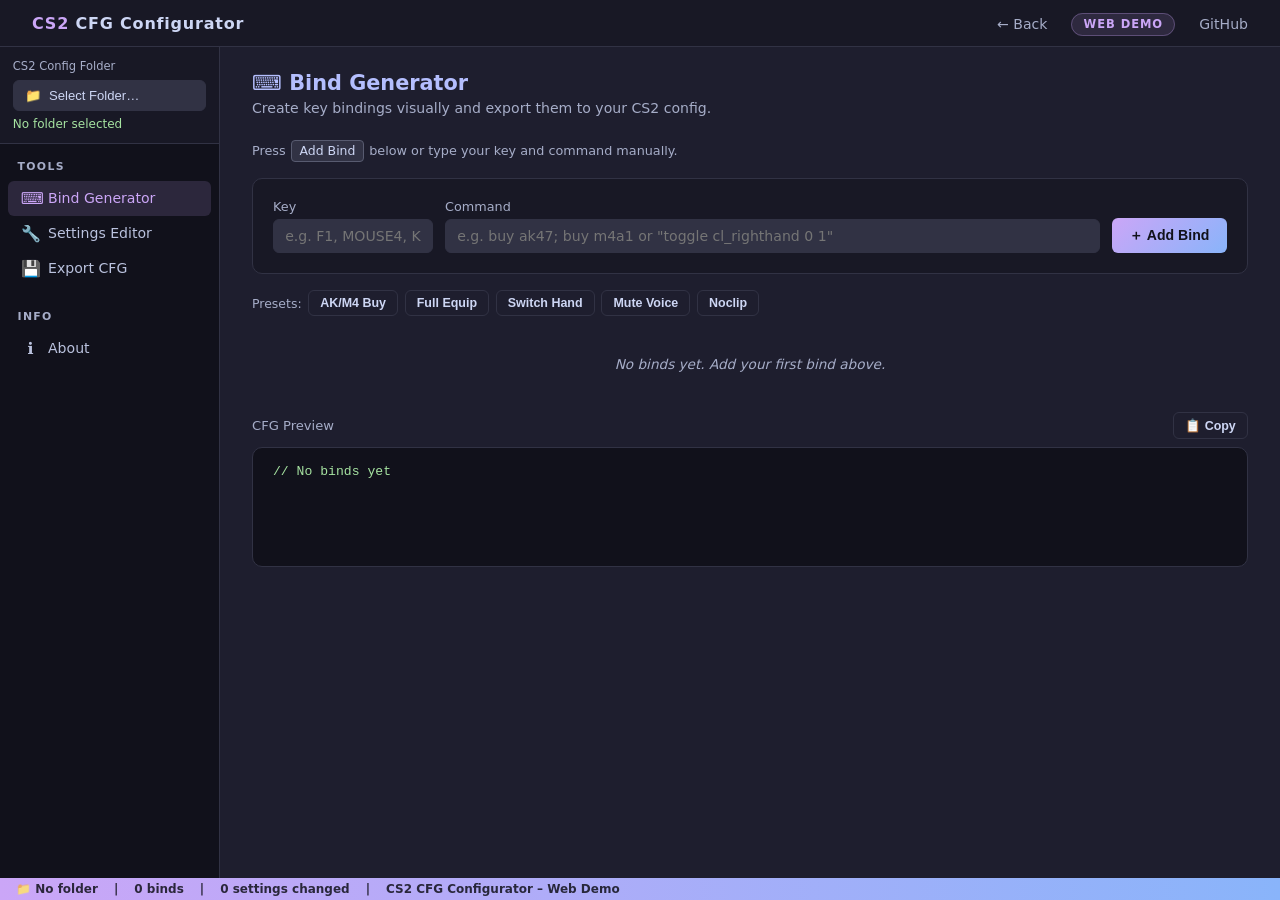
==== docs/demo.html @ bb645755 "feat: add web demo page with File System Access API for CS2 folder" ====
<!DOCTYPE html>
<html lang="en">
<head>
  <meta charset="UTF-8" />
  <meta name="viewport" content="width=device-width, initial-scale=1.0" />
  <title>CS2 CFG Configurator – Web Demo</title>
  <style>
    :root {
      --ctp-base:    #1e1e2e;
      --ctp-mantle:  #181825;
      --ctp-crust:   #11111b;
      --ctp-surface0:#313244;
      --ctp-surface1:#45475a;
      --ctp-surface2:#585b70;
      --ctp-overlay0:#6c7086;
      --ctp-subtext0:#a6adc8;
      --ctp-subtext1:#bac2de;
      --ctp-text:    #cdd6f4;
      --ctp-lavender:#b4befe;
      --ctp-blue:    #89b4fa;
      --ctp-sapphire:#74c7ec;
      --ctp-sky:     #89dceb;
      --ctp-teal:    #94e2d5;
      --ctp-green:   #a6e3a1;
      --ctp-yellow:  #f9e2af;
      --ctp-peach:   #fab387;
      --ctp-maroon:  #eba0ac;
      --ctp-red:     #f38ba8;
      --ctp-mauve:   #cba6f7;
      --ctp-pink:    #f5c2e7;
      --ctp-flamingo:#f2cdcd;
      --ctp-rosewater:#f5e0dc;

      --bg:      var(--ctp-base);
      --surface: var(--ctp-mantle);
      --border:  var(--ctp-surface0);
      --accent:  var(--ctp-mauve);
      --accent2: var(--ctp-blue);
      --text:    var(--ctp-text);
      --muted:   var(--ctp-subtext0);
      --radius:  10px;
    }
    * { margin: 0; padding: 0; box-sizing: border-box; }
    body {
      background: var(--bg);
      color: var(--text);
      font-family: 'Segoe UI', system-ui, sans-serif;
      min-height: 100vh;
      display: flex;
      flex-direction: column;
    }

    /* NAV */
    nav {
      display: flex; align-items: center; justify-content: space-between;
      padding: 0.85rem 2rem;
      border-bottom: 1px solid var(--border);
      background: rgba(24,24,37,0.92);
      backdrop-filter: blur(12px);
      position: sticky; top: 0; z-index: 100;
    }
    .nav-logo { font-weight: 700; font-size: 1rem; letter-spacing: 0.05em; color: var(--accent); }
    .nav-logo span { color: var(--text); }
    nav ul { list-style: none; display: flex; gap: 1.5rem; }
    nav a { color: var(--muted); text-decoration: none; font-size: 0.88rem; transition: color 0.2s; }
    nav a:hover { color: var(--accent); }
    .nav-badge {
      background: rgba(203,166,247,0.12); color: var(--accent);
      border: 1px solid rgba(203,166,247,0.3);
      border-radius: 999px; padding: 0.2rem 0.7rem;
      font-size: 0.72rem; font-weight: 600; letter-spacing: 0.08em;
      text-transform: uppercase;
    }

    /* LAYOUT */
    .app-shell {
      display: flex;
      flex: 1;
      overflow: hidden;
      height: calc(100vh - 54px);
    }

    /* SIDEBAR */
    .sidebar {
      width: 220px;
      min-width: 220px;
      background: var(--ctp-crust);
      border-right: 1px solid var(--border);
      display: flex;
      flex-direction: column;
      overflow-y: auto;
    }
    .sidebar-section { padding: 1rem 0.5rem 0.5rem; }
    .sidebar-label {
      font-size: 0.68rem; font-weight: 700; letter-spacing: 0.12em;
      text-transform: uppercase; color: var(--muted);
      padding: 0 0.6rem 0.5rem;
    }
    .sidebar-item {
      display: flex; align-items: center; gap: 0.5rem;
      padding: 0.5rem 0.8rem;
      border-radius: 6px;
      cursor: pointer;
      font-size: 0.88rem;
      color: var(--ctp-subtext1);
      transition: background 0.15s, color 0.15s;
      user-select: none;
    }
    .sidebar-item:hover { background: var(--ctp-surface0); color: var(--text); }
    .sidebar-item.active { background: rgba(203,166,247,0.15); color: var(--accent); }
    .sidebar-item .icon { font-size: 1rem; width: 1.2rem; text-align: center; }

    /* FOLDER PICKER */
    .folder-bar {
      padding: 0.75rem 0.8rem;
      border-bottom: 1px solid var(--border);
      background: var(--ctp-mantle);
    }
    .folder-bar p { font-size: 0.72rem; color: var(--muted); margin-bottom: 0.4rem; }
    .btn-folder {
      display: flex; align-items: center; gap: 0.5rem;
      width: 100%;
      background: var(--ctp-surface0);
      border: 1px solid var(--border);
      border-radius: 6px;
      color: var(--text);
      padding: 0.45rem 0.7rem;
      font-size: 0.82rem;
      cursor: pointer;
      transition: border-color 0.2s;
    }
    .btn-folder:hover { border-color: var(--accent); }
    #folder-name { font-size: 0.75rem; color: var(--ctp-green); margin-top: 0.35rem; word-break: break-all; }

    /* MAIN PANEL */
    .main-panel {
      flex: 1;
      overflow-y: auto;
      padding: 1.5rem 2rem;
    }

    /* TABS / PAGE PANELS */
    .panel { display: none; }
    .panel.active { display: block; }

    .panel-title {
      font-size: 1.3rem;
      font-weight: 700;
      margin-bottom: 0.3rem;
      color: var(--ctp-lavender);
    }
    .panel-sub {
      font-size: 0.88rem;
      color: var(--muted);
      margin-bottom: 1.5rem;
    }

    /* BIND GENERATOR */
    .bind-form {
      background: var(--surface);
      border: 1px solid var(--border);
      border-radius: var(--radius);
      padding: 1.25rem;
      margin-bottom: 1rem;
      display: grid;
      grid-template-columns: 160px 1fr auto;
      gap: 0.75rem;
      align-items: end;
    }
    label { font-size: 0.8rem; color: var(--muted); display: block; margin-bottom: 0.35rem; }
    input[type="text"], select, textarea {
      width: 100%;
      background: var(--ctp-surface0);
      border: 1px solid var(--border);
      border-radius: 6px;
      color: var(--text);
      padding: 0.5rem 0.7rem;
      font-size: 0.88rem;
      font-family: inherit;
      outline: none;
      transition: border-color 0.2s;
    }
    input[type="text"]:focus, select:focus, textarea:focus { border-color: var(--accent); }
    select option { background: var(--ctp-surface0); }

    .btn {
      display: inline-flex; align-items: center; gap: 0.4rem;
      padding: 0.5rem 1.1rem;
      border-radius: 6px;
      font-weight: 600; font-size: 0.88rem;
      cursor: pointer;
      border: none;
      transition: all 0.2s;
      white-space: nowrap;
    }
    .btn-primary {
      background: linear-gradient(135deg, var(--ctp-mauve), var(--ctp-blue));
      color: var(--ctp-crust);
    }
    .btn-primary:hover { transform: translateY(-1px); box-shadow: 0 4px 16px rgba(203,166,247,0.25); }
    .btn-ghost {
      background: transparent; color: var(--text);
      border: 1px solid var(--border);
    }
    .btn-ghost:hover { border-color: var(--accent); color: var(--accent); }
    .btn-danger {
      background: transparent; color: var(--ctp-red);
      border: 1px solid rgba(243,139,168,0.3);
      padding: 0.4rem 0.7rem;
      font-size: 0.78rem;
    }
    .btn-danger:hover { background: rgba(243,139,168,0.1); }

    /* BIND LIST */
    .bind-list { display: flex; flex-direction: column; gap: 0.5rem; margin-bottom: 1rem; }
    .bind-row {
      background: var(--surface);
      border: 1px solid var(--border);
      border-radius: var(--radius);
      padding: 0.65rem 1rem;
      display: flex; align-items: center; gap: 1rem;
      font-size: 0.88rem;
      font-family: 'Consolas', monospace;
      color: var(--ctp-text);
    }
    .bind-key {
      background: var(--ctp-surface0);
      color: var(--ctp-peach);
      border-radius: 4px;
      padding: 0.15rem 0.55rem;
      font-weight: 700;
      min-width: 60px;
      text-align: center;
    }
    .bind-cmd { flex: 1; color: var(--ctp-blue); }
    .bind-empty { color: var(--muted); font-style: italic; font-size: 0.85rem; text-align: center; padding: 1.5rem; }

    /* CFG PREVIEW */
    .cfg-preview {
      background: var(--ctp-crust);
      border: 1px solid var(--border);
      border-radius: var(--radius);
      padding: 1rem 1.25rem;
      font-family: 'Consolas', 'Courier New', monospace;
      font-size: 0.82rem;
      color: var(--ctp-green);
      min-height: 120px;
      white-space: pre;
      overflow-x: auto;
      margin-bottom: 1rem;
    }

    /* SETTINGS EDITOR */
    .settings-search {
      margin-bottom: 1rem;
      position: relative;
    }
    .settings-search input {
      padding-left: 2.2rem;
    }
    .search-icon {
      position: absolute;
      left: 0.7rem; top: 50%;
      transform: translateY(-50%);
      color: var(--muted);
      font-size: 0.9rem;
      pointer-events: none;
    }
    .settings-table {
      width: 100%;
      border-collapse: collapse;
      font-size: 0.85rem;
    }
    .settings-table th {
      text-align: left;
      padding: 0.5rem 0.75rem;
      color: var(--muted);
      font-size: 0.75rem;
      font-weight: 600;
      letter-spacing: 0.06em;
      text-transform: uppercase;
      border-bottom: 1px solid var(--border);
    }
    .settings-table td {
      padding: 0.5rem 0.75rem;
      border-bottom: 1px solid rgba(49,50,68,0.5);
      vertical-align: middle;
    }
    .settings-table tr:hover td { background: rgba(49,50,68,0.4); }
    .cvar-name { font-family: 'Consolas', monospace; color: var(--ctp-blue); }
    .cvar-default { font-family: 'Consolas', monospace; color: var(--ctp-peach); }
    .cvar-range { font-size: 0.75rem; color: var(--muted); }
    .settings-table input[type="text"] {
      width: 100px;
      padding: 0.3rem 0.5rem;
      font-family: 'Consolas', monospace;
    }

    /* EXPORT PANEL */
    .export-info {
      background: var(--surface);
      border: 1px solid var(--border);
      border-radius: var(--radius);
      padding: 1.25rem;
      margin-bottom: 1rem;
    }
    .export-info p { font-size: 0.88rem; color: var(--muted); line-height: 1.6; margin-bottom: 0.75rem; }
    .export-path {
      font-family: 'Consolas', monospace;
      font-size: 0.82rem;
      color: var(--ctp-peach);
      background: var(--ctp-crust);
      border: 1px solid var(--border);
      border-radius: 5px;
      padding: 0.4rem 0.7rem;
      margin-bottom: 0.75rem;
    }
    .alert {
      border-radius: 6px;
      padding: 0.6rem 0.9rem;
      font-size: 0.83rem;
      margin-bottom: 0.75rem;
      display: flex; align-items: center; gap: 0.5rem;
    }
    .alert-info { background: rgba(137,196,250,0.1); border: 1px solid rgba(137,196,250,0.25); color: var(--ctp-blue); }
    .alert-success { background: rgba(166,227,161,0.1); border: 1px solid rgba(166,227,161,0.25); color: var(--ctp-green); }
    .alert-warn { background: rgba(249,226,175,0.1); border: 1px solid rgba(249,226,175,0.25); color: var(--ctp-yellow); }

    /* STATUSBAR */
    .statusbar {
      background: linear-gradient(90deg, var(--ctp-mauve), var(--ctp-blue));
      color: var(--ctp-crust);
      font-size: 0.75rem;
      padding: 0.25rem 1rem;
      display: flex; align-items: center; gap: 1rem;
      font-weight: 600;
    }
    .statusbar span { opacity: 0.85; }

    /* KEYBOARD VISUAL */
    .keyboard-hint {
      display: flex; gap: 0.35rem; align-items: center;
      font-size: 0.8rem; color: var(--muted);
      margin-bottom: 1rem;
    }
    kbd {
      background: var(--ctp-surface0);
      border: 1px solid var(--ctp-surface2);
      border-radius: 4px;
      padding: 0.15rem 0.45rem;
      font-size: 0.78rem;
      color: var(--ctp-text);
      font-family: inherit;
    }

    /* Responsive */
    @media (max-width: 700px) {
      .app-shell { flex-direction: column; height: auto; }
      .sidebar { width: 100%; min-width: unset; height: auto; flex-direction: row; flex-wrap: wrap; border-right: none; border-bottom: 1px solid var(--border); }
      .bind-form { grid-template-columns: 1fr; }
    }
  </style>
</head>
<body>

  <nav>
    <div class="nav-logo">CS2 <span>CFG Configurator</span></div>
    <ul>
      <li><a href="index.html">← Back</a></li>
      <li><span class="nav-badge">Web Demo</span></li>
      <li><a href="https://github.com/vsvito420/cs2-cfg-configurator">GitHub</a></li>
    </ul>
  </nav>

  <div class="app-shell">

    <!-- SIDEBAR -->
    <aside class="sidebar">
      <!-- Folder Picker -->
      <div class="folder-bar">
        <p>CS2 Config Folder</p>
        <button class="btn-folder" id="btn-pick-folder" onclick="pickFolder()">
          <span>📁</span> <span>Select Folder…</span>
        </button>
        <div id="folder-name">No folder selected</div>
      </div>

      <div class="sidebar-section">
        <div class="sidebar-label">Tools</div>
        <div class="sidebar-item active" onclick="switchPanel('binds', this)">
          <span class="icon">⌨️</span> Bind Generator
        </div>
        <div class="sidebar-item" onclick="switchPanel('settings', this)">
          <span class="icon">🔧</span> Settings Editor
        </div>
        <div class="sidebar-item" onclick="switchPanel('export', this)">
          <span class="icon">💾</span> Export CFG
        </div>
      </div>

      <div class="sidebar-section">
        <div class="sidebar-label">Info</div>
        <div class="sidebar-item" onclick="switchPanel('about', this)">
          <span class="icon">ℹ️</span> About
        </div>
      </div>
    </aside>

    <!-- MAIN -->
    <main class="main-panel">

      <!-- ===== BIND GENERATOR ===== -->
      <div class="panel active" id="panel-binds">
        <div class="panel-title">⌨️ Bind Generator</div>
        <div class="panel-sub">Create key bindings visually and export them to your CS2 config.</div>

        <div class="keyboard-hint">
          Press <kbd>Add Bind</kbd> below or type your key and command manually.
        </div>

        <div class="bind-form">
          <div>
            <label for="bind-key-input">Key</label>
            <input type="text" id="bind-key-input" placeholder="e.g. F1, MOUSE4, KP_5" maxlength="20" />
          </div>
          <div>
            <label for="bind-cmd-input">Command</label>
            <input type="text" id="bind-cmd-input" placeholder='e.g. buy ak47; buy m4a1 or "toggle cl_righthand 0 1"' />
          </div>
          <button class="btn btn-primary" onclick="addBind()">＋ Add Bind</button>
        </div>

        <!-- Quick presets -->
        <div style="margin-bottom:1rem;display:flex;flex-wrap:wrap;gap:0.4rem;">
          <span style="font-size:0.78rem;color:var(--muted);align-self:center">Presets:</span>
          <button class="btn btn-ghost" style="font-size:0.78rem;padding:0.3rem 0.7rem" onclick="addPreset('F1','buy ak47; buy m4a4')">AK/M4 Buy</button>
          <button class="btn btn-ghost" style="font-size:0.78rem;padding:0.3rem 0.7rem" onclick="addPreset('F2','buy vesthelm; buy vest; buy flashbang; buy smokegrenade; buy molotov; buy incgrenade; buy defuser')">Full Equip</button>
          <button class="btn btn-ghost" style="font-size:0.78rem;padding:0.3rem 0.7rem" onclick="addPreset('MOUSE4','toggle cl_righthand 0 1')">Switch Hand</button>
          <button class="btn btn-ghost" style="font-size:0.78rem;padding:0.3rem 0.7rem" onclick="addPreset('KP_MINUS','toggle voice_enable 0 1')">Mute Voice</button>
          <button class="btn btn-ghost" style="font-size:0.78rem;padding:0.3rem 0.7rem" onclick="addPreset('F3','noclip')">Noclip</button>
        </div>

        <div class="bind-list" id="bind-list">
          <div class="bind-empty">No binds yet. Add your first bind above.</div>
        </div>

        <div style="margin-bottom:0.5rem;display:flex;align-items:center;justify-content:space-between;">
          <span style="font-size:0.82rem;color:var(--muted);">CFG Preview</span>
          <button class="btn btn-ghost" style="font-size:0.78rem;padding:0.3rem 0.7rem" onclick="copyBindsCfg()">📋 Copy</button>
        </div>
        <div class="cfg-preview" id="binds-preview">// No binds yet</div>
      </div>

      <!-- ===== SETTINGS EDITOR ===== -->
      <div class="panel" id="panel-settings">
        <div class="panel-title">🔧 Settings Editor</div>
        <div class="panel-sub">Browse CS2 console variables, tweak values, and include them in your export.</div>

        <div class="settings-search">
          <span class="search-icon">🔍</span>
          <input type="text" id="settings-search" placeholder="Search convar… e.g. sensitivity, fps, voice" oninput="filterSettings()" />
        </div>

        <div style="overflow-x:auto;">
          <table class="settings-table">
            <thead>
              <tr>
                <th>ConVar</th>
                <th>Category</th>
                <th>Default</th>
                <th>Range</th>
                <th>Your Value</th>
                <th>Description</th>
              </tr>
            </thead>
            <tbody id="settings-tbody"></tbody>
          </table>
        </div>
      </div>

      <!-- ===== EXPORT ===== -->
      <div class="panel" id="panel-export">
        <div class="panel-title">💾 Export CFG</div>
        <div class="panel-sub">Generate your final <code style="background:var(--ctp-surface0);color:var(--ctp-peach);padding:0.1rem 0.4rem;border-radius:4px">.cfg</code> file and save it directly to your CS2 folder.</div>

        <div class="export-info">
          <p>Your config will be written to:</p>
          <div class="export-path" id="export-path-display">📁 No folder selected — pick your CS2 cfg folder in the sidebar first.</div>
          <p>The generated file will be named <code style="color:var(--ctp-peach)">autoexec.cfg</code>. CS2 loads this on startup if you add <code style="color:var(--ctp-peach)">+exec autoexec</code> to your launch options.</p>
        </div>

        <div class="alert alert-info" id="api-support-note">
          ℹ️ <strong>File System Access API</strong> — your browser supports direct file writing. Select your CS2 <code>cfg</code> folder in the sidebar to enable saving.
        </div>

        <div style="margin-bottom:0.5rem;display:flex;align-items:center;justify-content:space-between;">
          <span style="font-size:0.82rem;color:var(--muted);">Full CFG Preview</span>
          <button class="btn btn-ghost" style="font-size:0.78rem;padding:0.3rem 0.7rem" onclick="copyCfg()">📋 Copy All</button>
        </div>
        <div class="cfg-preview" id="full-cfg-preview">// Generated CFG will appear here</div>

        <div style="display:flex;gap:0.75rem;flex-wrap:wrap;margin-top:0.75rem;">
          <button class="btn btn-primary" onclick="saveCfg()">💾 Save to CS2 Folder</button>
          <button class="btn btn-ghost" onclick="downloadCfg()">⬇️ Download autoexec.cfg</button>
        </div>
        <div id="save-status" style="margin-top:0.75rem;"></div>
      </div>

      <!-- ===== ABOUT ===== -->
      <div class="panel" id="panel-about">
        <div class="panel-title">ℹ️ About this Demo</div>
        <div class="panel-sub">CS2 CFG Configurator — Web Edition</div>

        <div class="export-info">
          <p>This is the <strong>browser-only demo</strong> of the CS2 CFG Configurator project. It uses the <strong>File System Access API</strong> to let you pick your CS2 <code style="color:var(--ctp-peach)">cfg</code> folder and write files directly — no server, no upload.</p>

          <p style="margin-top:0.75rem;"><strong>What works in this web demo:</strong></p>
          <ul style="margin:0.5rem 0 0.75rem 1.25rem;color:var(--muted);font-size:0.88rem;line-height:1.8;">
            <li>✅ Bind Generator (visual, with presets)</li>
            <li>✅ Settings Editor (browse &amp; tweak ConVars)</li>
            <li>✅ CFG Export → download or save directly to folder</li>
            <li>✅ Works 100% offline once loaded</li>
          </ul>

          <p style="margin-top:0.5rem;"><strong>What requires the Python app:</strong></p>
          <ul style="margin:0.5rem 0 0.75rem 1.25rem;color:var(--muted);font-size:0.88rem;line-height:1.8;">
            <li>🔒 Auto-detecting your Steam/CS2 installation path</li>
            <li>🔒 Reading existing <code>.cfg</code> files to import settings</li>
            <li>🔒 Profile management across sessions</li>
          </ul>

          <p style="margin-top:0.5rem;"><strong>Browser compatibility:</strong> Chrome 86+, Edge 86+. Firefox and Safari do not support File System Access API — use the download button instead.</p>
        </div>

        <a href="https://github.com/vsvito420/cs2-cfg-configurator" class="btn btn-primary" style="margin-top:0.5rem">⭐ Star on GitHub</a>
      </div>

    </main>
  </div>

  <div class="statusbar">
    <span id="statusbar-folder">📁 No folder</span>
    <span>|</span>
    <span id="statusbar-binds">0 binds</span>
    <span>|</span>
    <span id="statusbar-settings">0 settings changed</span>
    <span>|</span>
    <span>CS2 CFG Configurator – Web Demo</span>
  </div>

<script>
// =====================================================================
// DATA — CS2 ConVars (subset, expandable)
// =====================================================================
const CONVARS = [
  { name: 'sensitivity',        cat: 'Mouse',    def: '2.5',   range: '0.1 – 10',    desc: 'Mouse sensitivity' },
  { name: 'zoom_sensitivity_ratio_mouse', cat: 'Mouse', def: '1.0', range: '0.1 – 5', desc: 'Scoped sensitivity ratio' },
  { name: 'm_rawinput',         cat: 'Mouse',    def: '1',     range: '0 / 1',       desc: 'Use raw mouse input' },
  { name: 'm_mouseaccel1',      cat: 'Mouse',    def: '0',     range: '0 – 5',       desc: 'Mouse acceleration (lower threshold)' },
  { name: 'm_mouseaccel2',      cat: 'Mouse',    def: '0',     range: '0 – 5',       desc: 'Mouse acceleration (upper threshold)' },
  { name: 'fps_max',            cat: 'Video',    def: '400',   range: '0 – 999',     desc: 'Max frames per second (0 = unlimited)' },
  { name: 'fps_max_ui',         cat: 'Video',    def: '60',    range: '0 – 999',     desc: 'Max FPS in menus' },
  { name: 'r_dynamic',          cat: 'Video',    def: '0',     range: '0 / 1',       desc: 'Dynamic lighting' },
  { name: 'mat_queue_mode',     cat: 'Video',    def: '-1',    range: '-1 / 0 / 2',  desc: 'Multicore rendering mode' },
  { name: 'cl_showfps',         cat: 'HUD',      def: '0',     range: '0 – 5',       desc: 'Show FPS counter' },
  { name: 'net_graph',          cat: 'HUD',      def: '0',     range: '0 / 1',       desc: 'Show net graph' },
  { name: 'hud_scaling',        cat: 'HUD',      def: '0.85',  range: '0.5 – 0.95',  desc: 'HUD element scale' },
  { name: 'cl_hud_color',       cat: 'HUD',      def: '0',     range: '0 – 10',      desc: 'HUD color preset' },
  { name: 'cl_radar_scale',     cat: 'Radar',    def: '0.7',   range: '0.25 – 1',    desc: 'Radar map scale' },
  { name: 'cl_radar_always_centered', cat: 'Radar', def: '0', range: '0 / 1',       desc: 'Keep player centered on radar' },
  { name: 'cl_righthand',       cat: 'View',     def: '1',     range: '0 / 1',       desc: 'Weapon hand (1=right, 0=left)' },
  { name: 'viewmodel_fov',      cat: 'View',     def: '68',    range: '54 – 68',     desc: 'Viewmodel field of view' },
  { name: 'viewmodel_offset_x', cat: 'View',     def: '0',     range: '-2 – 2.5',   desc: 'Viewmodel X offset' },
  { name: 'viewmodel_offset_y', cat: 'View',     def: '0',     range: '-2 – 2',      desc: 'Viewmodel Y offset' },
  { name: 'viewmodel_offset_z', cat: 'View',     def: '-2',    range: '-2 – 2',      desc: 'Viewmodel Z offset' },
  { name: 'cl_bob_lower_amt',   cat: 'View',     def: '21',    range: '5 – 30',      desc: 'Weapon bob lower amount' },
  { name: 'cl_bobamt_lat',      cat: 'View',     def: '0.4',   range: '0.1 – 2',     desc: 'Weapon lateral bob' },
  { name: 'cl_bobamt_vert',     cat: 'View',     def: '0.25',  range: '0.1 – 2',     desc: 'Weapon vertical bob' },
  { name: 'cl_bobcycle',        cat: 'View',     def: '0.98',  range: '0.1 – 2',     desc: 'Weapon bob cycle speed' },
  { name: 'voice_enable',       cat: 'Audio',    def: '1',     range: '0 / 1',       desc: 'Enable voice chat' },
  { name: 'voice_scale',        cat: 'Audio',    def: '1.0',   range: '0 – 1',       desc: 'Voice chat volume' },
  { name: 'volume',             cat: 'Audio',    def: '0.5',   range: '0 – 1',       desc: 'Master volume' },
  { name: 'snd_musicvolume',    cat: 'Audio',    def: '0.1',   range: '0 – 1',       desc: 'Music volume' },
  { name: 'cl_mute_enemy_team', cat: 'Audio',    def: '0',     range: '0 / 1',       desc: 'Mute enemy team voice' },
  { name: 'cl_interp_ratio',    cat: 'Network',  def: '2',     range: '0 – 2',       desc: 'Interpolation ratio' },
  { name: 'cl_interp',          cat: 'Network',  def: '0.015625', range: '0 – 0.5',  desc: 'Interpolation time (s)' },
  { name: 'rate',               cat: 'Network',  def: '786432', range: '1 – 1048576', desc: 'Network data rate (bytes/s)' },
  { name: 'cl_updaterate',      cat: 'Network',  def: '128',   range: '10 – 128',    desc: 'Server update rate' },
  { name: 'cl_cmdrate',         cat: 'Network',  def: '128',   range: '10 – 128',    desc: 'Client command rate' },
  { name: 'cl_autohelp',        cat: 'Misc',     def: '0',     range: '0 / 1',       desc: 'Auto help tips' },
  { name: 'gameinstructor_enable', cat: 'Misc',  def: '0',     range: '0 / 1',       desc: 'In-game instructor lessons' },
  { name: 'cl_autowepswitch',   cat: 'Misc',     def: '0',     range: '0 / 1',       desc: 'Auto switch to new weapon' },
  { name: 'cl_teamid_overhead_always', cat: 'Misc', def: '1', range: '0 – 2',       desc: 'Always show teammate IDs overhead' },
];

// =====================================================================
// STATE
// =====================================================================
let binds = [];           // {key, cmd}
let settingChanges = {};  // convar → value
let dirHandle = null;     // FileSystemDirectoryHandle

// =====================================================================
// FOLDER PICKER (File System Access API)
// =====================================================================
async function pickFolder() {
  if (!('showDirectoryPicker' in window)) {
    alert('Your browser does not support the File System Access API.\nUse Chrome or Edge 86+.\n\nYou can still use the Download button to get your CFG.');
    return;
  }
  try {
    dirHandle = await window.showDirectoryPicker({ mode: 'readwrite' });
    document.getElementById('folder-name').textContent = '✅ ' + dirHandle.name;
    document.getElementById('statusbar-folder').textContent = '📁 ' + dirHandle.name;
    document.getElementById('export-path-display').textContent =
      '📁 ' + dirHandle.name + '/autoexec.cfg';
    document.getElementById('api-support-note').className = 'alert alert-success';
    document.getElementById('api-support-note').innerHTML =
      '✅ Folder selected! Click <strong>Save to CS2 Folder</strong> to write the file.';
  } catch (e) {
    if (e.name !== 'AbortError') console.error(e);
  }
}

// =====================================================================
// PANEL SWITCHER
// =====================================================================
function switchPanel(name, el) {
  document.querySelectorAll('.panel').forEach(p => p.classList.remove('active'));
  document.querySelectorAll('.sidebar-item').forEach(s => s.classList.remove('active'));
  document.getElementById('panel-' + name).classList.add('active');
  el.classList.add('active');
  if (name === 'export') refreshExportPreview();
}

// =====================================================================
// BIND GENERATOR
// =====================================================================
function addBind() {
  const key = document.getElementById('bind-key-input').value.trim().toUpperCase();
  const cmd = document.getElementById('bind-cmd-input').value.trim();
  if (!key || !cmd) { alert('Please enter both a key and a command.'); return; }
  binds.push({ key, cmd });
  document.getElementById('bind-key-input').value = '';
  document.getElementById('bind-cmd-input').value = '';
  renderBinds();
}

function addPreset(key, cmd) {
  binds.push({ key: key.toUpperCase(), cmd });
  renderBinds();
}

function removeBind(i) {
  binds.splice(i, 1);
  renderBinds();
}

function renderBinds() {
  const list = document.getElementById('bind-list');
  const preview = document.getElementById('binds-preview');
  if (binds.length === 0) {
    list.innerHTML = '<div class="bind-empty">No binds yet. Add your first bind above.</div>';
    preview.textContent = '// No binds yet';
  } else {
    list.innerHTML = binds.map((b, i) =>
      `<div class="bind-row">
        <span class="bind-key">${escHtml(b.key)}</span>
        <span class="bind-cmd">bind "${escHtml(b.key)}" "${escHtml(b.cmd)}"</span>
        <button class="btn btn-danger" onclick="removeBind(${i})">✕ Remove</button>
      </div>`
    ).join('');
    preview.textContent = binds.map(b => `bind "${b.key}" "${b.cmd}"`).join('\n');
  }
  document.getElementById('statusbar-binds').textContent = binds.length + ' bind' + (binds.length !== 1 ? 's' : '');
}

function copyBindsCfg() {
  const text = binds.map(b => `bind "${b.key}" "${b.cmd}"`).join('\n');
  navigator.clipboard.writeText(text).then(() => showToast('Binds copied!'));
}

// =====================================================================
// SETTINGS EDITOR
// =====================================================================
function buildSettingsTable(filter = '') {
  const q = filter.toLowerCase();
  const rows = CONVARS.filter(c =>
    !q || c.name.includes(q) || c.cat.toLowerCase().includes(q) || c.desc.toLowerCase().includes(q)
  );
  const tbody = document.getElementById('settings-tbody');
  tbody.innerHTML = rows.map(c => `
    <tr>
      <td class="cvar-name">${escHtml(c.name)}</td>
      <td style="color:var(--muted);font-size:0.8rem">${escHtml(c.cat)}</td>
      <td class="cvar-default">${escHtml(c.def)}</td>
      <td class="cvar-range">${escHtml(c.range)}</td>
      <td>
        <input type="text" placeholder="${escHtml(c.def)}"
          value="${escHtml(settingChanges[c.name] ?? '')}"
          oninput="setSetting('${escHtml(c.name)}', this.value)"
          style="width:100px" />
      </td>
      <td style="color:var(--muted);font-size:0.8rem">${escHtml(c.desc)}</td>
    </tr>
  `).join('');
}

function filterSettings() {
  buildSettingsTable(document.getElementById('settings-search').value);
}

function setSetting(name, val) {
  if (val.trim() === '') {
    delete settingChanges[name];
  } else {
    settingChanges[name] = val.trim();
  }
  const count = Object.keys(settingChanges).length;
  document.getElementById('statusbar-settings').textContent = count + ' setting' + (count !== 1 ? 's' : '') + ' changed';
}

// =====================================================================
// CFG GENERATION
// =====================================================================
function buildCfg() {
  const lines = [];
  lines.push('// =============================================');
  lines.push('// autoexec.cfg — generated by CS2 CFG Configurator Web Demo');
  lines.push('// https://vsvito420.github.io/cs2-cfg-configurator/demo.html');
  lines.push('// Generated: ' + new Date().toLocaleString());
  lines.push('// =============================================');
  lines.push('');

  if (Object.keys(settingChanges).length > 0) {
    lines.push('// --- Settings ---');
    for (const [k, v] of Object.entries(settingChanges)) {
      lines.push(`${k} ${v}`);
    }
    lines.push('');
  }

  if (binds.length > 0) {
    lines.push('// --- Binds ---');
    for (const b of binds) {
      lines.push(`bind "${b.key}" "${b.cmd}"`);
    }
    lines.push('');
  }

  lines.push('echo "[autoexec] Config loaded ✓"');
  return lines.join('\n');
}

function refreshExportPreview() {
  document.getElementById('full-cfg-preview').textContent = buildCfg();
}

function copyCfg() {
  navigator.clipboard.writeText(buildCfg()).then(() => showToast('CFG copied!'));
}

function downloadCfg() {
  const blob = new Blob([buildCfg()], { type: 'text/plain' });
  const a = document.createElement('a');
  a.href = URL.createObjectURL(blob);
  a.download = 'autoexec.cfg';
  a.click();
}

async function saveCfg() {
  const status = document.getElementById('save-status');
  if (!dirHandle) {
    status.innerHTML = '<div class="alert alert-warn">⚠️ No folder selected. Pick your CS2 cfg folder in the sidebar first.</div>';
    return;
  }
  try {
    const fh = await dirHandle.getFileHandle('autoexec.cfg', { create: true });
    const w = await fh.createWritable();
    await w.write(buildCfg());
    await w.close();
    status.innerHTML = '<div class="alert alert-success">✅ autoexec.cfg saved to <strong>' + dirHandle.name + '</strong> successfully!</div>';
  } catch (e) {
    status.innerHTML = '<div class="alert alert-warn">❌ Error: ' + escHtml(e.message) + '</div>';
  }
}

// =====================================================================
// UTILS
// =====================================================================
function escHtml(s) {
  return String(s ?? '').replace(/&/g,'&amp;').replace(/</g,'&lt;').replace(/>/g,'&gt;').replace(/"/g,'&quot;');
}

function showToast(msg) {
  const t = document.createElement('div');
  t.textContent = msg;
  Object.assign(t.style, {
    position:'fixed', bottom:'2rem', right:'2rem',
    background:'var(--ctp-green)', color:'var(--ctp-crust)',
    padding:'0.5rem 1.1rem', borderRadius:'6px',
    fontWeight:'700', fontSize:'0.88rem', zIndex:'9999',
    boxShadow:'0 4px 16px rgba(0,0,0,0.4)'
  });
  document.body.appendChild(t);
  setTimeout(() => t.remove(), 2000);
}

// Check API support on load
if (!('showDirectoryPicker' in window)) {
  document.addEventListener('DOMContentLoaded', () => {
    const note = document.getElementById('api-support-note');
    if (note) {
      note.className = 'alert alert-warn';
      note.innerHTML = '⚠️ <strong>File System Access API not supported</strong> — your browser (likely Firefox/Safari) cannot write files directly. Use the <strong>Download</strong> button instead.';
    }
  });
}

// Init
document.addEventListener('DOMContentLoaded', () => {
  buildSettingsTable();
  renderBinds();
});
</script>
</body>
</html>
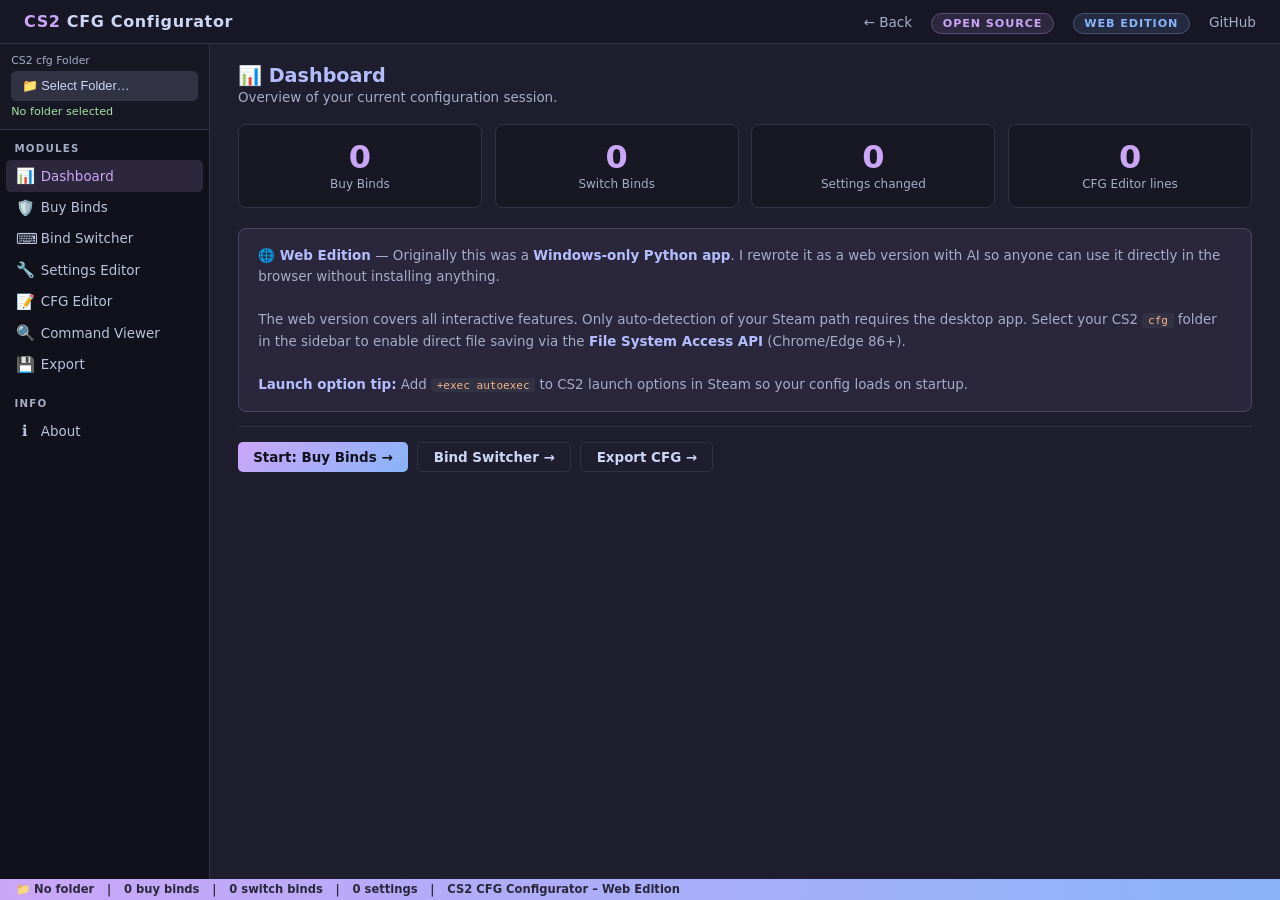
==== commit 062d78c6: "feat(demo): full web port - all modules (bind switcher, buy binds, cfg editor, command viewer, dashb" ====
--- a/docs/demo.html
+++ b/docs/demo.html
@@ -3,825 +3,1092 @@
 <head>
   <meta charset="UTF-8" />
   <meta name="viewport" content="width=device-width, initial-scale=1.0" />
-  <title>CS2 CFG Configurator – Web Demo</title>
+  <title>CS2 CFG Configurator – Web Edition</title>
   <style>
     :root {
-      --ctp-base:    #1e1e2e;
-      --ctp-mantle:  #181825;
-      --ctp-crust:   #11111b;
-      --ctp-surface0:#313244;
-      --ctp-surface1:#45475a;
-      --ctp-surface2:#585b70;
-      --ctp-overlay0:#6c7086;
-      --ctp-subtext0:#a6adc8;
-      --ctp-subtext1:#bac2de;
-      --ctp-text:    #cdd6f4;
-      --ctp-lavender:#b4befe;
-      --ctp-blue:    #89b4fa;
-      --ctp-sapphire:#74c7ec;
-      --ctp-sky:     #89dceb;
-      --ctp-teal:    #94e2d5;
-      --ctp-green:   #a6e3a1;
-      --ctp-yellow:  #f9e2af;
-      --ctp-peach:   #fab387;
-      --ctp-maroon:  #eba0ac;
-      --ctp-red:     #f38ba8;
-      --ctp-mauve:   #cba6f7;
-      --ctp-pink:    #f5c2e7;
-      --ctp-flamingo:#f2cdcd;
-      --ctp-rosewater:#f5e0dc;
-
-      --bg:      var(--ctp-base);
-      --surface: var(--ctp-mantle);
-      --border:  var(--ctp-surface0);
-      --accent:  var(--ctp-mauve);
-      --accent2: var(--ctp-blue);
-      --text:    var(--ctp-text);
-      --muted:   var(--ctp-subtext0);
-      --radius:  10px;
+      --ctp-base:#1e1e2e;--ctp-mantle:#181825;--ctp-crust:#11111b;
+      --ctp-surface0:#313244;--ctp-surface1:#45475a;--ctp-surface2:#585b70;
+      --ctp-overlay0:#6c7086;--ctp-subtext0:#a6adc8;--ctp-subtext1:#bac2de;
+      --ctp-text:#cdd6f4;--ctp-lavender:#b4befe;--ctp-blue:#89b4fa;
+      --ctp-sapphire:#74c7ec;--ctp-sky:#89dceb;--ctp-teal:#94e2d5;
+      --ctp-green:#a6e3a1;--ctp-yellow:#f9e2af;--ctp-peach:#fab387;
+      --ctp-maroon:#eba0ac;--ctp-red:#f38ba8;--ctp-mauve:#cba6f7;
+      --ctp-pink:#f5c2e7;
+      --bg:var(--ctp-base);--surface:var(--ctp-mantle);--border:var(--ctp-surface0);
+      --accent:var(--ctp-mauve);--text:var(--ctp-text);--muted:var(--ctp-subtext0);
+      --radius:8px;
     }
-    * { margin: 0; padding: 0; box-sizing: border-box; }
-    body {
-      background: var(--bg);
-      color: var(--text);
-      font-family: 'Segoe UI', system-ui, sans-serif;
-      min-height: 100vh;
-      display: flex;
-      flex-direction: column;
+    *{margin:0;padding:0;box-sizing:border-box}
+    body{background:var(--bg);color:var(--text);font-family:'Segoe UI',system-ui,sans-serif;min-height:100vh;display:flex;flex-direction:column;}
+
+    /* NAV */
+    nav{display:flex;align-items:center;justify-content:space-between;padding:.75rem 1.5rem;border-bottom:1px solid var(--border);background:rgba(24,24,37,.95);backdrop-filter:blur(12px);position:sticky;top:0;z-index:200;}
+    .nav-logo{font-weight:700;font-size:1rem;color:var(--accent);letter-spacing:.04em}
+    .nav-logo span{color:var(--text)}
+    nav ul{list-style:none;display:flex;gap:1.2rem;align-items:center}
+    nav a{color:var(--muted);text-decoration:none;font-size:.85rem;transition:color .2s}
+    nav a:hover{color:var(--accent)}
+    .badge{background:rgba(203,166,247,.12);color:var(--accent);border:1px solid rgba(203,166,247,.3);border-radius:999px;padding:.18rem .65rem;font-size:.7rem;font-weight:700;letter-spacing:.08em;text-transform:uppercase}
+    .badge-web{background:rgba(137,180,250,.12);color:var(--ctp-blue);border:1px solid rgba(137,180,250,.3)}
+
+    /* SHELL */
+    .shell{display:flex;flex:1;overflow:hidden;height:calc(100vh - 48px - 26px)}
+
+    /* SIDEBAR */
+    .sidebar{width:210px;min-width:210px;background:var(--ctp-crust);border-right:1px solid var(--border);display:flex;flex-direction:column;overflow-y:auto}
+    .folder-bar{padding:.6rem .7rem;border-bottom:1px solid var(--border);background:var(--ctp-mantle)}
+    .folder-bar small{font-size:.68rem;color:var(--muted);display:block;margin-bottom:.3rem}
+    .btn-folder{display:flex;align-items:center;gap:.4rem;width:100%;background:var(--ctp-surface0);border:1px solid var(--border);border-radius:5px;color:var(--text);padding:.38rem .6rem;font-size:.8rem;cursor:pointer;transition:border-color .2s}
+    .btn-folder:hover{border-color:var(--accent)}
+    #folder-name{font-size:.7rem;color:var(--ctp-green);margin-top:.28rem;word-break:break-all;min-height:.9rem}
+    .sb-section{padding:.75rem .4rem .3rem}
+    .sb-label{font-size:.64rem;font-weight:700;letter-spacing:.12em;text-transform:uppercase;color:var(--muted);padding:0 .5rem .4rem}
+    .sb-item{display:flex;align-items:center;gap:.45rem;padding:.42rem .6rem;border-radius:5px;cursor:pointer;font-size:.84rem;color:var(--ctp-subtext1);transition:background .15s,color .15s;user-select:none}
+    .sb-item:hover{background:var(--ctp-surface0);color:var(--text)}
+    .sb-item.active{background:rgba(203,166,247,.15);color:var(--accent)}
+    .sb-icon{font-size:.95rem;width:1.1rem;text-align:center}
+
+    /* MAIN */
+    .main{flex:1;overflow-y:auto;padding:1.25rem 1.75rem}
+    .panel{display:none}.panel.active{display:block}
+    .p-title{font-size:1.2rem;font-weight:700;color:var(--ctp-lavender);margin-bottom:.2rem}
+    .p-sub{font-size:.84rem;color:var(--muted);margin-bottom:1.2rem}
+
+    /* COMMON CONTROLS */
+    label{font-size:.78rem;color:var(--muted);display:block;margin-bottom:.3rem}
+    input[type=text],input[type=number],select,textarea{
+      background:var(--ctp-surface0);border:1px solid var(--border);border-radius:5px;
+      color:var(--text);padding:.42rem .6rem;font-size:.84rem;font-family:inherit;outline:none;transition:border-color .2s;width:100%
     }
-
-    /* NAV */
-    nav {
-      display: flex; align-items: center; justify-content: space-between;
-      padding: 0.85rem 2rem;
-      border-bottom: 1px solid var(--border);
-      background: rgba(24,24,37,0.92);
-      backdrop-filter: blur(12px);
-      position: sticky; top: 0; z-index: 100;
-    }
-    .nav-logo { font-weight: 700; font-size: 1rem; letter-spacing: 0.05em; color: var(--accent); }
-    .nav-logo span { color: var(--text); }
-    nav ul { list-style: none; display: flex; gap: 1.5rem; }
-    nav a { color: var(--muted); text-decoration: none; font-size: 0.88rem; transition: color 0.2s; }
-    nav a:hover { color: var(--accent); }
-    .nav-badge {
-      background: rgba(203,166,247,0.12); color: var(--accent);
-      border: 1px solid rgba(203,166,247,0.3);
-      border-radius: 999px; padding: 0.2rem 0.7rem;
-      font-size: 0.72rem; font-weight: 600; letter-spacing: 0.08em;
-      text-transform: uppercase;
-    }
-
-    /* LAYOUT */
-    .app-shell {
-      display: flex;
-      flex: 1;
-      overflow: hidden;
-      height: calc(100vh - 54px);
-    }
-
-    /* SIDEBAR */
-    .sidebar {
-      width: 220px;
-      min-width: 220px;
-      background: var(--ctp-crust);
-      border-right: 1px solid var(--border);
-      display: flex;
-      flex-direction: column;
-      overflow-y: auto;
-    }
-    .sidebar-section { padding: 1rem 0.5rem 0.5rem; }
-    .sidebar-label {
-      font-size: 0.68rem; font-weight: 700; letter-spacing: 0.12em;
-      text-transform: uppercase; color: var(--muted);
-      padding: 0 0.6rem 0.5rem;
-    }
-    .sidebar-item {
-      display: flex; align-items: center; gap: 0.5rem;
-      padding: 0.5rem 0.8rem;
-      border-radius: 6px;
-      cursor: pointer;
-      font-size: 0.88rem;
-      color: var(--ctp-subtext1);
-      transition: background 0.15s, color 0.15s;
-      user-select: none;
-    }
-    .sidebar-item:hover { background: var(--ctp-surface0); color: var(--text); }
-    .sidebar-item.active { background: rgba(203,166,247,0.15); color: var(--accent); }
-    .sidebar-item .icon { font-size: 1rem; width: 1.2rem; text-align: center; }
-
-    /* FOLDER PICKER */
-    .folder-bar {
-      padding: 0.75rem 0.8rem;
-      border-bottom: 1px solid var(--border);
-      background: var(--ctp-mantle);
-    }
-    .folder-bar p { font-size: 0.72rem; color: var(--muted); margin-bottom: 0.4rem; }
-    .btn-folder {
-      display: flex; align-items: center; gap: 0.5rem;
-      width: 100%;
-      background: var(--ctp-surface0);
-      border: 1px solid var(--border);
-      border-radius: 6px;
-      color: var(--text);
-      padding: 0.45rem 0.7rem;
-      font-size: 0.82rem;
-      cursor: pointer;
-      transition: border-color 0.2s;
-    }
-    .btn-folder:hover { border-color: var(--accent); }
-    #folder-name { font-size: 0.75rem; color: var(--ctp-green); margin-top: 0.35rem; word-break: break-all; }
-
-    /* MAIN PANEL */
-    .main-panel {
-      flex: 1;
-      overflow-y: auto;
-      padding: 1.5rem 2rem;
-    }
-
-    /* TABS / PAGE PANELS */
-    .panel { display: none; }
-    .panel.active { display: block; }
-
-    .panel-title {
-      font-size: 1.3rem;
-      font-weight: 700;
-      margin-bottom: 0.3rem;
-      color: var(--ctp-lavender);
-    }
-    .panel-sub {
-      font-size: 0.88rem;
-      color: var(--muted);
-      margin-bottom: 1.5rem;
-    }
-
-    /* BIND GENERATOR */
-    .bind-form {
-      background: var(--surface);
-      border: 1px solid var(--border);
-      border-radius: var(--radius);
-      padding: 1.25rem;
-      margin-bottom: 1rem;
-      display: grid;
-      grid-template-columns: 160px 1fr auto;
-      gap: 0.75rem;
-      align-items: end;
-    }
-    label { font-size: 0.8rem; color: var(--muted); display: block; margin-bottom: 0.35rem; }
-    input[type="text"], select, textarea {
-      width: 100%;
-      background: var(--ctp-surface0);
-      border: 1px solid var(--border);
-      border-radius: 6px;
-      color: var(--text);
-      padding: 0.5rem 0.7rem;
-      font-size: 0.88rem;
-      font-family: inherit;
-      outline: none;
-      transition: border-color 0.2s;
-    }
-    input[type="text"]:focus, select:focus, textarea:focus { border-color: var(--accent); }
-    select option { background: var(--ctp-surface0); }
-
-    .btn {
-      display: inline-flex; align-items: center; gap: 0.4rem;
-      padding: 0.5rem 1.1rem;
-      border-radius: 6px;
-      font-weight: 600; font-size: 0.88rem;
-      cursor: pointer;
-      border: none;
-      transition: all 0.2s;
-      white-space: nowrap;
-    }
-    .btn-primary {
-      background: linear-gradient(135deg, var(--ctp-mauve), var(--ctp-blue));
-      color: var(--ctp-crust);
-    }
-    .btn-primary:hover { transform: translateY(-1px); box-shadow: 0 4px 16px rgba(203,166,247,0.25); }
-    .btn-ghost {
-      background: transparent; color: var(--text);
-      border: 1px solid var(--border);
-    }
-    .btn-ghost:hover { border-color: var(--accent); color: var(--accent); }
-    .btn-danger {
-      background: transparent; color: var(--ctp-red);
-      border: 1px solid rgba(243,139,168,0.3);
-      padding: 0.4rem 0.7rem;
-      font-size: 0.78rem;
-    }
-    .btn-danger:hover { background: rgba(243,139,168,0.1); }
-
-    /* BIND LIST */
-    .bind-list { display: flex; flex-direction: column; gap: 0.5rem; margin-bottom: 1rem; }
-    .bind-row {
-      background: var(--surface);
-      border: 1px solid var(--border);
-      border-radius: var(--radius);
-      padding: 0.65rem 1rem;
-      display: flex; align-items: center; gap: 1rem;
-      font-size: 0.88rem;
-      font-family: 'Consolas', monospace;
-      color: var(--ctp-text);
-    }
-    .bind-key {
-      background: var(--ctp-surface0);
-      color: var(--ctp-peach);
-      border-radius: 4px;
-      padding: 0.15rem 0.55rem;
-      font-weight: 700;
-      min-width: 60px;
-      text-align: center;
-    }
-    .bind-cmd { flex: 1; color: var(--ctp-blue); }
-    .bind-empty { color: var(--muted); font-style: italic; font-size: 0.85rem; text-align: center; padding: 1.5rem; }
-
-    /* CFG PREVIEW */
-    .cfg-preview {
-      background: var(--ctp-crust);
-      border: 1px solid var(--border);
-      border-radius: var(--radius);
-      padding: 1rem 1.25rem;
-      font-family: 'Consolas', 'Courier New', monospace;
-      font-size: 0.82rem;
-      color: var(--ctp-green);
-      min-height: 120px;
-      white-space: pre;
-      overflow-x: auto;
-      margin-bottom: 1rem;
-    }
-
-    /* SETTINGS EDITOR */
-    .settings-search {
-      margin-bottom: 1rem;
-      position: relative;
-    }
-    .settings-search input {
-      padding-left: 2.2rem;
-    }
-    .search-icon {
-      position: absolute;
-      left: 0.7rem; top: 50%;
-      transform: translateY(-50%);
-      color: var(--muted);
-      font-size: 0.9rem;
-      pointer-events: none;
-    }
-    .settings-table {
-      width: 100%;
-      border-collapse: collapse;
-      font-size: 0.85rem;
-    }
-    .settings-table th {
-      text-align: left;
-      padding: 0.5rem 0.75rem;
-      color: var(--muted);
-      font-size: 0.75rem;
-      font-weight: 600;
-      letter-spacing: 0.06em;
-      text-transform: uppercase;
-      border-bottom: 1px solid var(--border);
-    }
-    .settings-table td {
-      padding: 0.5rem 0.75rem;
-      border-bottom: 1px solid rgba(49,50,68,0.5);
-      vertical-align: middle;
-    }
-    .settings-table tr:hover td { background: rgba(49,50,68,0.4); }
-    .cvar-name { font-family: 'Consolas', monospace; color: var(--ctp-blue); }
-    .cvar-default { font-family: 'Consolas', monospace; color: var(--ctp-peach); }
-    .cvar-range { font-size: 0.75rem; color: var(--muted); }
-    .settings-table input[type="text"] {
-      width: 100px;
-      padding: 0.3rem 0.5rem;
-      font-family: 'Consolas', monospace;
-    }
-
-    /* EXPORT PANEL */
-    .export-info {
-      background: var(--surface);
-      border: 1px solid var(--border);
-      border-radius: var(--radius);
-      padding: 1.25rem;
-      margin-bottom: 1rem;
-    }
-    .export-info p { font-size: 0.88rem; color: var(--muted); line-height: 1.6; margin-bottom: 0.75rem; }
-    .export-path {
-      font-family: 'Consolas', monospace;
-      font-size: 0.82rem;
-      color: var(--ctp-peach);
-      background: var(--ctp-crust);
-      border: 1px solid var(--border);
-      border-radius: 5px;
-      padding: 0.4rem 0.7rem;
-      margin-bottom: 0.75rem;
-    }
-    .alert {
-      border-radius: 6px;
-      padding: 0.6rem 0.9rem;
-      font-size: 0.83rem;
-      margin-bottom: 0.75rem;
-      display: flex; align-items: center; gap: 0.5rem;
-    }
-    .alert-info { background: rgba(137,196,250,0.1); border: 1px solid rgba(137,196,250,0.25); color: var(--ctp-blue); }
-    .alert-success { background: rgba(166,227,161,0.1); border: 1px solid rgba(166,227,161,0.25); color: var(--ctp-green); }
-    .alert-warn { background: rgba(249,226,175,0.1); border: 1px solid rgba(249,226,175,0.25); color: var(--ctp-yellow); }
+    input[type=text]:focus,input[type=number]:focus,select:focus,textarea:focus{border-color:var(--accent)}
+    select option{background:var(--ctp-surface0)}
+    textarea{resize:vertical;font-family:'Consolas','Courier New',monospace;font-size:.8rem;color:var(--ctp-green)}
+    input[type=checkbox]{accent-color:var(--ctp-mauve);width:1rem;height:1rem;cursor:pointer}
+
+    .btn{display:inline-flex;align-items:center;gap:.35rem;padding:.42rem .95rem;border-radius:5px;font-weight:600;font-size:.84rem;cursor:pointer;border:none;transition:all .2s;white-space:nowrap;font-family:inherit}
+    .btn-primary{background:linear-gradient(135deg,var(--ctp-mauve),var(--ctp-blue));color:var(--ctp-crust)}
+    .btn-primary:hover{transform:translateY(-1px);box-shadow:0 4px 14px rgba(203,166,247,.25)}
+    .btn-ghost{background:transparent;color:var(--text);border:1px solid var(--border)}
+    .btn-ghost:hover{border-color:var(--accent);color:var(--accent)}
+    .btn-danger{background:transparent;color:var(--ctp-red);border:1px solid rgba(243,139,168,.3);padding:.3rem .6rem;font-size:.76rem}
+    .btn-danger:hover{background:rgba(243,139,168,.1)}
+    .btn-green{background:linear-gradient(135deg,var(--ctp-teal),var(--ctp-green));color:var(--ctp-crust)}
+
+    .card{background:var(--surface);border:1px solid var(--border);border-radius:var(--radius);padding:1rem 1.1rem;margin-bottom:.9rem}
+    .row{display:flex;gap:.7rem;align-items:end;flex-wrap:wrap}
+    .col{flex:1;min-width:120px}
+    .cfg-preview{background:var(--ctp-crust);border:1px solid var(--border);border-radius:var(--radius);padding:.85rem 1rem;font-family:'Consolas','Courier New',monospace;font-size:.78rem;color:var(--ctp-green);min-height:90px;white-space:pre;overflow-x:auto;margin-bottom:.8rem}
+    .alert{border-radius:5px;padding:.5rem .8rem;font-size:.8rem;margin-bottom:.7rem;display:flex;align-items:flex-start;gap:.45rem}
+    .alert-info{background:rgba(137,180,250,.1);border:1px solid rgba(137,180,250,.25);color:var(--ctp-blue)}
+    .alert-ok{background:rgba(166,227,161,.1);border:1px solid rgba(166,227,161,.25);color:var(--ctp-green)}
+    .alert-warn{background:rgba(249,226,175,.1);border:1px solid rgba(249,226,175,.25);color:var(--ctp-yellow)}
+    .alert-red{background:rgba(243,139,168,.1);border:1px solid rgba(243,139,168,.25);color:var(--ctp-red)}
+    .divider{border:none;border-top:1px solid var(--border);margin:.9rem 0}
+    .tag{background:var(--ctp-surface0);color:var(--ctp-peach);border-radius:4px;padding:.1rem .45rem;font-family:'Consolas',monospace;font-size:.8em}
+
+    /* DASHBOARD */
+    .dash-grid{display:grid;grid-template-columns:repeat(auto-fit,minmax(170px,1fr));gap:.8rem;margin-bottom:1.2rem}
+    .dash-card{background:var(--ctp-mantle);border:1px solid var(--border);border-radius:var(--radius);padding:1rem;text-align:center}
+    .dash-num{font-size:2rem;font-weight:800;color:var(--accent);line-height:1}
+    .dash-lbl{font-size:.75rem;color:var(--muted);margin-top:.25rem}
+    .dash-notice{background:rgba(203,166,247,.07);border:1px solid rgba(203,166,247,.2);border-radius:var(--radius);padding:1rem 1.2rem;font-size:.84rem;color:var(--muted);line-height:1.6}
+    .dash-notice strong{color:var(--ctp-lavender)}
+    .dash-notice code{background:var(--ctp-surface0);color:var(--ctp-peach);padding:.05rem .35rem;border-radius:3px;font-size:.82em}
+
+    /* BUY BINDS */
+    .weapon-grid{display:grid;grid-template-columns:repeat(auto-fill,minmax(150px,1fr));gap:.45rem;margin-bottom:.8rem}
+    .weapon-chip{display:flex;align-items:center;gap:.45rem;background:var(--ctp-surface0);border:1px solid var(--border);border-radius:5px;padding:.38rem .65rem;font-size:.8rem;cursor:pointer;transition:border-color .2s,background .15s}
+    .weapon-chip:hover{border-color:var(--accent)}
+    .weapon-chip.selected{border-color:var(--ctp-green);background:rgba(166,227,161,.1)}
+    .weapon-chip label{color:var(--text);cursor:pointer;margin:0;font-size:.8rem}
+    .weap-section-title{font-size:.72rem;font-weight:700;letter-spacing:.1em;text-transform:uppercase;color:var(--muted);margin:.8rem 0 .4rem}
+    .buy-preview-row{display:flex;gap:.5rem;align-items:end;margin-bottom:.7rem;flex-wrap:wrap}
+    .buy-bind-list{display:flex;flex-direction:column;gap:.4rem;margin-bottom:.8rem}
+    .buy-bind-row{background:var(--ctp-surface0);border:1px solid var(--border);border-radius:5px;padding:.45rem .8rem;display:flex;align-items:center;gap:.8rem;font-size:.82rem;font-family:'Consolas',monospace}
+    .bkey{color:var(--ctp-peach);font-weight:700;min-width:55px}
+    .bcmd{flex:1;color:var(--ctp-blue)}
+
+    /* BIND SWITCHER */
+    .bs-type-tabs{display:flex;gap:.4rem;margin-bottom:1rem;flex-wrap:wrap}
+    .bs-tab{padding:.35rem .85rem;border-radius:5px;border:1px solid var(--border);cursor:pointer;font-size:.82rem;color:var(--muted);background:transparent;font-family:inherit;transition:all .2s}
+    .bs-tab.active{background:rgba(203,166,247,.15);color:var(--accent);border-color:rgba(203,166,247,.4)}
+    .bs-form{background:var(--surface);border:1px solid var(--border);border-radius:var(--radius);padding:1rem;margin-bottom:.9rem}
+    .bs-list{display:flex;flex-direction:column;gap:.45rem;margin-bottom:.9rem}
+    .bs-row{background:var(--ctp-surface0);border:1px solid var(--border);border-radius:5px;padding:.45rem .85rem;display:flex;align-items:center;gap:.75rem;font-size:.8rem}
+    .bs-type-badge{font-size:.65rem;font-weight:700;letter-spacing:.06em;text-transform:uppercase;padding:.12rem .45rem;border-radius:3px}
+    .bt-simple{background:rgba(137,180,250,.15);color:var(--ctp-blue)}
+    .bt-toggle{background:rgba(166,227,161,.15);color:var(--ctp-green)}
+    .bt-hold{background:rgba(249,226,175,.15);color:var(--ctp-yellow)}
+    .bt-cfg{background:rgba(203,166,247,.15);color:var(--ctp-mauve)}
+
+    /* SETTINGS TABLE */
+    .tbl{width:100%;border-collapse:collapse;font-size:.82rem}
+    .tbl th{text-align:left;padding:.45rem .65rem;color:var(--muted);font-size:.72rem;font-weight:600;letter-spacing:.06em;text-transform:uppercase;border-bottom:1px solid var(--border)}
+    .tbl td{padding:.42rem .65rem;border-bottom:1px solid rgba(49,50,68,.5);vertical-align:middle}
+    .tbl tr:hover td{background:rgba(49,50,68,.4)}
+    .cv{font-family:'Consolas',monospace;color:var(--ctp-blue)}
+    .cd{font-family:'Consolas',monospace;color:var(--ctp-peach)}
+    .tbl input[type=text]{width:90px;padding:.26rem .4rem;font-family:'Consolas',monospace;font-size:.78rem}
+
+    /* CFG EDITOR */
+    .file-list{display:flex;flex-direction:column;gap:.35rem;margin-bottom:.8rem}
+    .file-row{display:flex;align-items:center;gap:.6rem;background:var(--ctp-surface0);border:1px solid var(--border);border-radius:5px;padding:.38rem .7rem;cursor:pointer;font-size:.82rem;font-family:'Consolas',monospace;transition:border-color .2s}
+    .file-row:hover,.file-row.active{border-color:var(--accent);color:var(--accent)}
+    .file-icon{font-size:.9rem}
+    #cfg-editor-area{min-height:300px;line-height:1.55}
+
+    /* COMMAND VIEWER */
+    .cmd-grid{display:grid;grid-template-columns:repeat(auto-fill,minmax(280px,1fr));gap:.5rem}
+    .cmd-card{background:var(--ctp-mantle);border:1px solid var(--border);border-radius:5px;padding:.65rem .8rem}
+    .cmd-name{font-family:'Consolas',monospace;color:var(--ctp-blue);font-size:.84rem;font-weight:700;margin-bottom:.2rem}
+    .cmd-desc{color:var(--muted);font-size:.76rem;line-height:1.4}
+    .cmd-search{margin-bottom:.8rem;position:relative}
+    .cmd-search input{padding-left:2rem}
+    .cmd-si{position:absolute;left:.65rem;top:50%;transform:translateY(-50%);color:var(--muted);pointer-events:none;font-size:.85rem}
+
+    /* EXPORT */
+    .exp-path{font-family:'Consolas',monospace;font-size:.78rem;color:var(--ctp-peach);background:var(--ctp-crust);border:1px solid var(--border);border-radius:4px;padding:.35rem .6rem;margin-bottom:.7rem}
 
     /* STATUSBAR */
-    .statusbar {
-      background: linear-gradient(90deg, var(--ctp-mauve), var(--ctp-blue));
-      color: var(--ctp-crust);
-      font-size: 0.75rem;
-      padding: 0.25rem 1rem;
-      display: flex; align-items: center; gap: 1rem;
-      font-weight: 600;
-    }
-    .statusbar span { opacity: 0.85; }
-
-    /* KEYBOARD VISUAL */
-    .keyboard-hint {
-      display: flex; gap: 0.35rem; align-items: center;
-      font-size: 0.8rem; color: var(--muted);
-      margin-bottom: 1rem;
-    }
-    kbd {
-      background: var(--ctp-surface0);
-      border: 1px solid var(--ctp-surface2);
-      border-radius: 4px;
-      padding: 0.15rem 0.45rem;
-      font-size: 0.78rem;
-      color: var(--ctp-text);
-      font-family: inherit;
-    }
-
-    /* Responsive */
-    @media (max-width: 700px) {
-      .app-shell { flex-direction: column; height: auto; }
-      .sidebar { width: 100%; min-width: unset; height: auto; flex-direction: row; flex-wrap: wrap; border-right: none; border-bottom: 1px solid var(--border); }
-      .bind-form { grid-template-columns: 1fr; }
+    .statusbar{background:linear-gradient(90deg,var(--ctp-mauve),var(--ctp-blue));color:var(--ctp-crust);font-size:.72rem;padding:.22rem 1rem;display:flex;align-items:center;gap:.8rem;font-weight:600;flex-shrink:0}
+    .statusbar span{opacity:.85}
+
+    @media(max-width:640px){
+      .shell{flex-direction:column;height:auto}
+      .sidebar{width:100%;min-width:unset;flex-direction:row;flex-wrap:wrap;border-right:none;border-bottom:1px solid var(--border)}
     }
   </style>
 </head>
 <body>
 
-  <nav>
-    <div class="nav-logo">CS2 <span>CFG Configurator</span></div>
-    <ul>
-      <li><a href="index.html">← Back</a></li>
-      <li><span class="nav-badge">Web Demo</span></li>
-      <li><a href="https://github.com/vsvito420/cs2-cfg-configurator">GitHub</a></li>
-    </ul>
-  </nav>
-
-  <div class="app-shell">
-
-    <!-- SIDEBAR -->
-    <aside class="sidebar">
-      <!-- Folder Picker -->
-      <div class="folder-bar">
-        <p>CS2 Config Folder</p>
-        <button class="btn-folder" id="btn-pick-folder" onclick="pickFolder()">
-          <span>📁</span> <span>Select Folder…</span>
-        </button>
-        <div id="folder-name">No folder selected</div>
-      </div>
-
-      <div class="sidebar-section">
-        <div class="sidebar-label">Tools</div>
-        <div class="sidebar-item active" onclick="switchPanel('binds', this)">
-          <span class="icon">⌨️</span> Bind Generator
-        </div>
-        <div class="sidebar-item" onclick="switchPanel('settings', this)">
-          <span class="icon">🔧</span> Settings Editor
-        </div>
-        <div class="sidebar-item" onclick="switchPanel('export', this)">
-          <span class="icon">💾</span> Export CFG
-        </div>
-      </div>
-
-      <div class="sidebar-section">
-        <div class="sidebar-label">Info</div>
-        <div class="sidebar-item" onclick="switchPanel('about', this)">
-          <span class="icon">ℹ️</span> About
-        </div>
-      </div>
-    </aside>
-
-    <!-- MAIN -->
-    <main class="main-panel">
-
-      <!-- ===== BIND GENERATOR ===== -->
-      <div class="panel active" id="panel-binds">
-        <div class="panel-title">⌨️ Bind Generator</div>
-        <div class="panel-sub">Create key bindings visually and export them to your CS2 config.</div>
-
-        <div class="keyboard-hint">
-          Press <kbd>Add Bind</kbd> below or type your key and command manually.
-        </div>
-
-        <div class="bind-form">
-          <div>
-            <label for="bind-key-input">Key</label>
-            <input type="text" id="bind-key-input" placeholder="e.g. F1, MOUSE4, KP_5" maxlength="20" />
+<nav>
+  <div class="nav-logo">CS2 <span>CFG Configurator</span></div>
+  <ul>
+    <li><a href="index.html">← Back</a></li>
+    <li><span class="badge">Open Source</span></li>
+    <li><span class="badge badge-web">Web Edition</span></li>
+    <li><a href="https://github.com/vsvito420/cs2-cfg-configurator">GitHub</a></li>
+  </ul>
+</nav>
+
+<div class="shell">
+
+  <!-- SIDEBAR -->
+  <aside class="sidebar">
+    <div class="folder-bar">
+      <small>CS2 cfg Folder</small>
+      <button class="btn-folder" onclick="pickFolder()">📁 Select Folder…</button>
+      <div id="folder-name">No folder selected</div>
+    </div>
+    <div class="sb-section">
+      <div class="sb-label">Modules</div>
+      <div class="sb-item active" onclick="sw('dashboard',this)"><span class="sb-icon">📊</span> Dashboard</div>
+      <div class="sb-item" onclick="sw('buybinds',this)"><span class="sb-icon">🛡️</span> Buy Binds</div>
+      <div class="sb-item" onclick="sw('bindswitcher',this)"><span class="sb-icon">⌨️</span> Bind Switcher</div>
+      <div class="sb-item" onclick="sw('settings',this)"><span class="sb-icon">🔧</span> Settings Editor</div>
+      <div class="sb-item" onclick="sw('cfgeditor',this)"><span class="sb-icon">📝</span> CFG Editor</div>
+      <div class="sb-item" onclick="sw('cmdviewer',this)"><span class="sb-icon">🔍</span> Command Viewer</div>
+      <div class="sb-item" onclick="sw('export',this)"><span class="sb-icon">💾</span> Export</div>
+    </div>
+    <div class="sb-section">
+      <div class="sb-label">Info</div>
+      <div class="sb-item" onclick="sw('about',this)"><span class="sb-icon">ℹ️</span> About</div>
+    </div>
+  </aside>
+
+  <!-- MAIN -->
+  <main class="main">
+
+    <!-- DASHBOARD -->
+    <div class="panel active" id="panel-dashboard">
+      <div class="p-title">📊 Dashboard</div>
+      <div class="p-sub">Overview of your current configuration session.</div>
+      <div class="dash-grid">
+        <div class="dash-card"><div class="dash-num" id="d-buybinds">0</div><div class="dash-lbl">Buy Binds</div></div>
+        <div class="dash-card"><div class="dash-num" id="d-switchbinds">0</div><div class="dash-lbl">Switch Binds</div></div>
+        <div class="dash-card"><div class="dash-num" id="d-settings">0</div><div class="dash-lbl">Settings changed</div></div>
+        <div class="dash-card"><div class="dash-num" id="d-cfglines">0</div><div class="dash-lbl">CFG Editor lines</div></div>
+      </div>
+      <div class="dash-notice">
+        <strong>🌐 Web Edition</strong> — Originally this was a <strong>Windows-only Python app</strong>. I rewrote it as a web version with AI so anyone can use it directly in the browser without installing anything.<br><br>
+        The web version covers all interactive features. Only auto-detection of your Steam path requires the desktop app. Select your CS2 <code>cfg</code> folder in the sidebar to enable direct file saving via the <strong>File System Access API</strong> (Chrome/Edge 86+).<br><br>
+        <strong>Launch option tip:</strong> Add <code>+exec autoexec</code> to CS2 launch options in Steam so your config loads on startup.
+      </div>
+      <hr class="divider">
+      <div style="display:flex;gap:.6rem;flex-wrap:wrap">
+        <button class="btn btn-primary" onclick="sw('buybinds',getSbItem(1))">Start: Buy Binds →</button>
+        <button class="btn btn-ghost" onclick="sw('bindswitcher',getSbItem(2))">Bind Switcher →</button>
+        <button class="btn btn-ghost" onclick="sw('export',getSbItem(6))">Export CFG →</button>
+      </div>
+    </div>
+
+    <!-- BUY BINDS -->
+    <div class="panel" id="panel-buybinds">
+      <div class="p-title">🛡️ Buy Bind Builder</div>
+      <div class="p-sub">Select weapons/gear, assign a key, generate the buy bind command.</div>
+
+      <div class="card">
+        <div class="row" style="margin-bottom:.7rem">
+          <div class="col" style="max-width:140px">
+            <label>Key</label>
+            <input type="text" id="bb-key" placeholder="F1, KP_1, MOUSE4…" maxlength="20" />
           </div>
-          <div>
-            <label for="bind-cmd-input">Command</label>
-            <input type="text" id="bind-cmd-input" placeholder='e.g. buy ak47; buy m4a1 or "toggle cl_righthand 0 1"' />
+          <div style="align-self:end">
+            <button class="btn btn-primary" onclick="addBuyBind()">＋ Add Buy Bind</button>
           </div>
-          <button class="btn btn-primary" onclick="addBind()">＋ Add Bind</button>
-        </div>
-
-        <!-- Quick presets -->
-        <div style="margin-bottom:1rem;display:flex;flex-wrap:wrap;gap:0.4rem;">
-          <span style="font-size:0.78rem;color:var(--muted);align-self:center">Presets:</span>
-          <button class="btn btn-ghost" style="font-size:0.78rem;padding:0.3rem 0.7rem" onclick="addPreset('F1','buy ak47; buy m4a4')">AK/M4 Buy</button>
-          <button class="btn btn-ghost" style="font-size:0.78rem;padding:0.3rem 0.7rem" onclick="addPreset('F2','buy vesthelm; buy vest; buy flashbang; buy smokegrenade; buy molotov; buy incgrenade; buy defuser')">Full Equip</button>
-          <button class="btn btn-ghost" style="font-size:0.78rem;padding:0.3rem 0.7rem" onclick="addPreset('MOUSE4','toggle cl_righthand 0 1')">Switch Hand</button>
-          <button class="btn btn-ghost" style="font-size:0.78rem;padding:0.3rem 0.7rem" onclick="addPreset('KP_MINUS','toggle voice_enable 0 1')">Mute Voice</button>
-          <button class="btn btn-ghost" style="font-size:0.78rem;padding:0.3rem 0.7rem" onclick="addPreset('F3','noclip')">Noclip</button>
-        </div>
-
-        <div class="bind-list" id="bind-list">
-          <div class="bind-empty">No binds yet. Add your first bind above.</div>
-        </div>
-
-        <div style="margin-bottom:0.5rem;display:flex;align-items:center;justify-content:space-between;">
-          <span style="font-size:0.82rem;color:var(--muted);">CFG Preview</span>
-          <button class="btn btn-ghost" style="font-size:0.78rem;padding:0.3rem 0.7rem" onclick="copyBindsCfg()">📋 Copy</button>
-        </div>
-        <div class="cfg-preview" id="binds-preview">// No binds yet</div>
-      </div>
-
-      <!-- ===== SETTINGS EDITOR ===== -->
-      <div class="panel" id="panel-settings">
-        <div class="panel-title">🔧 Settings Editor</div>
-        <div class="panel-sub">Browse CS2 console variables, tweak values, and include them in your export.</div>
-
-        <div class="settings-search">
-          <span class="search-icon">🔍</span>
-          <input type="text" id="settings-search" placeholder="Search convar… e.g. sensitivity, fps, voice" oninput="filterSettings()" />
-        </div>
-
-        <div style="overflow-x:auto;">
-          <table class="settings-table">
-            <thead>
-              <tr>
-                <th>ConVar</th>
-                <th>Category</th>
-                <th>Default</th>
-                <th>Range</th>
-                <th>Your Value</th>
-                <th>Description</th>
-              </tr>
-            </thead>
-            <tbody id="settings-tbody"></tbody>
-          </table>
-        </div>
-      </div>
-
-      <!-- ===== EXPORT ===== -->
-      <div class="panel" id="panel-export">
-        <div class="panel-title">💾 Export CFG</div>
-        <div class="panel-sub">Generate your final <code style="background:var(--ctp-surface0);color:var(--ctp-peach);padding:0.1rem 0.4rem;border-radius:4px">.cfg</code> file and save it directly to your CS2 folder.</div>
-
-        <div class="export-info">
-          <p>Your config will be written to:</p>
-          <div class="export-path" id="export-path-display">📁 No folder selected — pick your CS2 cfg folder in the sidebar first.</div>
-          <p>The generated file will be named <code style="color:var(--ctp-peach)">autoexec.cfg</code>. CS2 loads this on startup if you add <code style="color:var(--ctp-peach)">+exec autoexec</code> to your launch options.</p>
-        </div>
-
-        <div class="alert alert-info" id="api-support-note">
-          ℹ️ <strong>File System Access API</strong> — your browser supports direct file writing. Select your CS2 <code>cfg</code> folder in the sidebar to enable saving.
-        </div>
-
-        <div style="margin-bottom:0.5rem;display:flex;align-items:center;justify-content:space-between;">
-          <span style="font-size:0.82rem;color:var(--muted);">Full CFG Preview</span>
-          <button class="btn btn-ghost" style="font-size:0.78rem;padding:0.3rem 0.7rem" onclick="copyCfg()">📋 Copy All</button>
-        </div>
-        <div class="cfg-preview" id="full-cfg-preview">// Generated CFG will appear here</div>
-
-        <div style="display:flex;gap:0.75rem;flex-wrap:wrap;margin-top:0.75rem;">
-          <button class="btn btn-primary" onclick="saveCfg()">💾 Save to CS2 Folder</button>
-          <button class="btn btn-ghost" onclick="downloadCfg()">⬇️ Download autoexec.cfg</button>
-        </div>
-        <div id="save-status" style="margin-top:0.75rem;"></div>
-      </div>
-
-      <!-- ===== ABOUT ===== -->
-      <div class="panel" id="panel-about">
-        <div class="panel-title">ℹ️ About this Demo</div>
-        <div class="panel-sub">CS2 CFG Configurator — Web Edition</div>
-
-        <div class="export-info">
-          <p>This is the <strong>browser-only demo</strong> of the CS2 CFG Configurator project. It uses the <strong>File System Access API</strong> to let you pick your CS2 <code style="color:var(--ctp-peach)">cfg</code> folder and write files directly — no server, no upload.</p>
-
-          <p style="margin-top:0.75rem;"><strong>What works in this web demo:</strong></p>
-          <ul style="margin:0.5rem 0 0.75rem 1.25rem;color:var(--muted);font-size:0.88rem;line-height:1.8;">
-            <li>✅ Bind Generator (visual, with presets)</li>
-            <li>✅ Settings Editor (browse &amp; tweak ConVars)</li>
-            <li>✅ CFG Export → download or save directly to folder</li>
-            <li>✅ Works 100% offline once loaded</li>
-          </ul>
-
-          <p style="margin-top:0.5rem;"><strong>What requires the Python app:</strong></p>
-          <ul style="margin:0.5rem 0 0.75rem 1.25rem;color:var(--muted);font-size:0.88rem;line-height:1.8;">
-            <li>🔒 Auto-detecting your Steam/CS2 installation path</li>
-            <li>🔒 Reading existing <code>.cfg</code> files to import settings</li>
-            <li>🔒 Profile management across sessions</li>
-          </ul>
-
-          <p style="margin-top:0.5rem;"><strong>Browser compatibility:</strong> Chrome 86+, Edge 86+. Firefox and Safari do not support File System Access API — use the download button instead.</p>
-        </div>
-
-        <a href="https://github.com/vsvito420/cs2-cfg-configurator" class="btn btn-primary" style="margin-top:0.5rem">⭐ Star on GitHub</a>
-      </div>
-
-    </main>
-  </div>
-
-  <div class="statusbar">
-    <span id="statusbar-folder">📁 No folder</span>
-    <span>|</span>
-    <span id="statusbar-binds">0 binds</span>
-    <span>|</span>
-    <span id="statusbar-settings">0 settings changed</span>
-    <span>|</span>
-    <span>CS2 CFG Configurator – Web Demo</span>
-  </div>
+          <div style="align-self:end">
+            <button class="btn btn-ghost" onclick="clearBBSelection()">Clear selection</button>
+          </div>
+        </div>
+
+        <div class="weap-section-title">Primary Weapons</div>
+        <div class="weapon-grid" id="wg-primary"></div>
+        <div class="weap-section-title">Secondary / Pistols</div>
+        <div class="weapon-grid" id="wg-secondary"></div>
+        <div class="weap-section-title">Grenades &amp; Gear</div>
+        <div class="weapon-grid" id="wg-grenades"></div>
+        <div class="weap-section-title">Armor &amp; Utility</div>
+        <div class="weapon-grid" id="wg-armor"></div>
+      </div>
+
+      <div style="display:flex;align-items:center;justify-content:space-between;margin-bottom:.4rem">
+        <span style="font-size:.78rem;color:var(--muted)">Generated command preview</span>
+      </div>
+      <div class="cfg-preview" id="bb-cmd-preview">// Select weapons above and assign a key</div>
+
+      <div style="display:flex;align-items:center;justify-content:space-between;margin-bottom:.4rem">
+        <span style="font-size:.78rem;color:var(--muted)">Buy Binds list</span>
+        <button class="btn btn-ghost" style="font-size:.74rem;padding:.25rem .5rem" onclick="copyBuyBinds()">📋 Copy all</button>
+      </div>
+      <div class="buy-bind-list" id="bb-list"><div style="color:var(--muted);font-style:italic;font-size:.82rem;padding:.5rem">No buy binds yet.</div></div>
+    </div>
+
+    <!-- BIND SWITCHER -->
+    <div class="panel" id="panel-bindswitcher">
+      <div class="p-title">⌨️ Bind Switcher</div>
+      <div class="p-sub">Create Simple, Toggle, Hold, and CFG-Exec binds — just like the Python app.</div>
+
+      <div class="bs-type-tabs">
+        <button class="bs-tab active" onclick="bsTab('simple',this)">Simple</button>
+        <button class="bs-tab" onclick="bsTab('toggle',this)">Toggle</button>
+        <button class="bs-tab" onclick="bsTab('hold',this)">Hold</button>
+        <button class="bs-tab" onclick="bsTab('cfgexec',this)">CFG Exec</button>
+      </div>
+
+      <!-- Simple -->
+      <div class="bs-form" id="bsf-simple">
+        <div class="row">
+          <div class="col" style="max-width:130px"><label>Key</label><input type="text" id="bs-s-key" placeholder="F1" maxlength="20" /></div>
+          <div class="col"><label>Command</label><input type="text" id="bs-s-cmd" placeholder="noclip" /></div>
+          <div class="col" style="max-width:200px"><label>Description (optional)</label><input type="text" id="bs-s-desc" placeholder="My bind…" /></div>
+        </div>
+        <div style="margin-top:.65rem">
+          <button class="btn btn-primary" onclick="addSimpleBind()">＋ Add Simple Bind</button>
+        </div>
+      </div>
+
+      <!-- Toggle -->
+      <div class="bs-form" id="bsf-toggle" style="display:none">
+        <div class="row">
+          <div class="col" style="max-width:130px"><label>Key</label><input type="text" id="bs-t-key" placeholder="F2" maxlength="20" /></div>
+          <div class="col" style="max-width:200px"><label>Alias name</label><input type="text" id="bs-t-alias" placeholder="my_toggle" /></div>
+          <div class="col"><label>Description (optional)</label><input type="text" id="bs-t-desc" placeholder="…" /></div>
+        </div>
+        <div class="row" style="margin-top:.6rem">
+          <div class="col"><label>State A commands</label><input type="text" id="bs-t-a" placeholder="cl_righthand 1" /></div>
+          <div class="col"><label>State B commands</label><input type="text" id="bs-t-b" placeholder="cl_righthand 0" /></div>
+        </div>
+        <div style="margin-top:.65rem">
+          <button class="btn btn-primary" onclick="addToggleBind()">＋ Add Toggle Bind</button>
+        </div>
+      </div>
+
+      <!-- Hold -->
+      <div class="bs-form" id="bsf-hold" style="display:none">
+        <div class="row">
+          <div class="col" style="max-width:130px"><label>Key</label><input type="text" id="bs-h-key" placeholder="MOUSE4" maxlength="20" /></div>
+          <div class="col" style="max-width:200px"><label>Alias name</label><input type="text" id="bs-h-alias" placeholder="my_hold" /></div>
+          <div class="col"><label>Description (optional)</label><input type="text" id="bs-h-desc" placeholder="…" /></div>
+        </div>
+        <div class="row" style="margin-top:.6rem">
+          <div class="col"><label>On Press commands</label><input type="text" id="bs-h-press" placeholder="+zoom" /></div>
+          <div class="col"><label>On Release commands</label><input type="text" id="bs-h-release" placeholder="-zoom" /></div>
+          <div class="col"><label>Before (default state, optional)</label><input type="text" id="bs-h-before" placeholder="…" /></div>
+        </div>
+        <div style="margin-top:.65rem">
+          <button class="btn btn-primary" onclick="addHoldBind()">＋ Add Hold Bind</button>
+        </div>
+      </div>
+
+      <!-- CFG Exec -->
+      <div class="bs-form" id="bsf-cfgexec" style="display:none">
+        <div class="row">
+          <div class="col" style="max-width:130px"><label>Key</label><input type="text" id="bs-c-key" placeholder="F3" maxlength="20" /></div>
+          <div class="col" style="max-width:140px">
+            <label>Exec type</label>
+            <select id="bs-c-type" onchange="cfgExecTypeChange()">
+              <option value="simple">Simple exec</option>
+              <option value="toggle">Toggle (A/B)</option>
+              <option value="hold">Hold (press/release)</option>
+            </select>
+          </div>
+          <div class="col"><label>Description (optional)</label><input type="text" id="bs-c-desc" placeholder="…" /></div>
+        </div>
+        <div class="row" style="margin-top:.6rem" id="cfg-simple-row">
+          <div class="col"><label>CFG file</label><input type="text" id="bs-c-file" placeholder="practice.cfg" /></div>
+        </div>
+        <div id="cfg-toggle-row" style="display:none">
+          <div class="row" style="margin-top:.6rem">
+            <div class="col"><label>CFG A</label><input type="text" id="bs-c-fa" placeholder="state_a.cfg" /></div>
+            <div class="col"><label>CFG B</label><input type="text" id="bs-c-fb" placeholder="state_b.cfg" /></div>
+          </div>
+        </div>
+        <div id="cfg-hold-row" style="display:none">
+          <div class="row" style="margin-top:.6rem">
+            <div class="col"><label>CFG on Press</label><input type="text" id="bs-c-fp" placeholder="press.cfg" /></div>
+            <div class="col"><label>CFG on Release</label><input type="text" id="bs-c-fr" placeholder="release.cfg" /></div>
+          </div>
+        </div>
+        <div style="margin-top:.65rem">
+          <button class="btn btn-primary" onclick="addCfgBind()">＋ Add CFG Bind</button>
+        </div>
+      </div>
+
+      <div style="display:flex;align-items:center;justify-content:space-between;margin-bottom:.4rem">
+        <span style="font-size:.78rem;color:var(--muted)">Bind list</span>
+        <button class="btn btn-ghost" style="font-size:.74rem;padding:.25rem .5rem" onclick="copySwitchBinds()">📋 Copy CFG</button>
+      </div>
+      <div class="bs-list" id="bs-list"><div style="color:var(--muted);font-style:italic;font-size:.82rem;padding:.5rem">No binds yet.</div></div>
+      <div class="cfg-preview" id="bs-preview">// No binds yet</div>
+    </div>
+
+    <!-- SETTINGS EDITOR -->
+    <div class="panel" id="panel-settings">
+      <div class="p-title">🔧 Settings Editor</div>
+      <div class="p-sub">Browse CS2 ConVars, set custom values. Changed values are included in Export.</div>
+      <div class="cmd-search">
+        <span class="cmd-si">🔍</span>
+        <input type="text" id="set-search" placeholder="Search convar, category, description…" oninput="filterSettings()" />
+      </div>
+      <div style="overflow-x:auto">
+        <table class="tbl">
+          <thead><tr><th>ConVar</th><th>Cat</th><th>Default</th><th>Range</th><th>Your Value</th><th>Description</th></tr></thead>
+          <tbody id="set-tbody"></tbody>
+        </table>
+      </div>
+    </div>
+
+    <!-- CFG EDITOR -->
+    <div class="panel" id="panel-cfgeditor">
+      <div class="p-title">📝 CFG Editor</div>
+      <div class="p-sub">Read existing CFG files from your selected folder, or write raw commands directly.</div>
+
+      <div class="row" style="margin-bottom:.8rem">
+        <button class="btn btn-ghost" onclick="readCfgFile()">&#128194; Open CFG from folder…</button>
+        <button class="btn btn-ghost" onclick="newCfg()">&#10133; New empty</button>
+        <button class="btn btn-ghost" onclick="saveCfgFile()">&#128190; Save to folder</button>
+        <button class="btn btn-ghost" onclick="downloadCfgFile()">&#11015; Download</button>
+      </div>
+
+      <div class="alert alert-info" id="cfg-editor-note">
+        ℹ️ Select your CS2 folder in the sidebar to open/save files directly.
+      </div>
+
+      <div style="display:flex;align-items:center;justify-content:space-between;margin-bottom:.35rem">
+        <span style="font-size:.78rem;color:var(--muted)" id="cfg-filename-label">Unsaved</span>
+        <span style="font-size:.74rem;color:var(--muted)" id="cfg-linecount">0 lines</span>
+      </div>
+      <textarea id="cfg-editor-area" rows="20" placeholder="// Write CS2 commands here…
+// Example:
+sensitivity 1.8
+bind F1 &quot;buy ak47&quot;
+echo &quot;loaded&quot;"
+      oninput="onCfgEdit()"></textarea>
+    </div>
+
+    <!-- COMMAND VIEWER -->
+    <div class="panel" id="panel-cmdviewer">
+      <div class="p-title">🔍 Command Viewer</div>
+      <div class="p-sub">Browse common CS2 commands and ConVars as a reference.</div>
+      <div class="cmd-search">
+        <span class="cmd-si">🔍</span>
+        <input type="text" id="cmd-search" placeholder="Search commands…" oninput="filterCmds()" />
+      </div>
+      <div class="cmd-grid" id="cmd-grid"></div>
+    </div>
+
+    <!-- EXPORT -->
+    <div class="panel" id="panel-export">
+      <div class="p-title">💾 Export CFG</div>
+      <div class="p-sub">Combine all your settings, buy binds and switch binds into one <span class="tag">autoexec.cfg</span>.</div>
+
+      <div class="card">
+        <p style="font-size:.84rem;color:var(--muted);margin-bottom:.6rem">Output path:</p>
+        <div class="exp-path" id="exp-path">📁 No folder selected — use the sidebar to pick your CS2 cfg folder.</div>
+        <p style="font-size:.82rem;color:var(--muted)">Add <span class="tag">+exec autoexec</span> to CS2 Steam launch options.</p>
+      </div>
+
+      <div class="alert alert-info" id="exp-api-note">ℹ️ Select your CS2 cfg folder in the sidebar to enable direct saving (Chrome/Edge).</div>
+
+      <div style="display:flex;align-items:center;justify-content:space-between;margin-bottom:.4rem">
+        <span style="font-size:.78rem;color:var(--muted)">Full autoexec.cfg preview</span>
+        <button class="btn btn-ghost" style="font-size:.74rem;padding:.25rem .5rem" onclick="copyFull()">📋 Copy</button>
+      </div>
+      <div class="cfg-preview" id="exp-preview">// click &quot;Refresh Preview&quot; or switch to this tab</div>
+
+      <div style="display:flex;gap:.6rem;flex-wrap:wrap;margin-top:.7rem">
+        <button class="btn btn-primary" onclick="saveAutoexec()">💾 Save autoexec.cfg to CS2 folder</button>
+        <button class="btn btn-ghost" onclick="downloadAutoexec()">⬇️ Download autoexec.cfg</button>
+        <button class="btn btn-ghost" onclick="refreshExport()">&#8635; Refresh preview</button>
+      </div>
+      <div id="exp-status" style="margin-top:.7rem"></div>
+    </div>
+
+    <!-- ABOUT -->
+    <div class="panel" id="panel-about">
+      <div class="p-title">ℹ️ About – Web Edition</div>
+      <div class="p-sub">CS2 CFG Configurator — ported from Windows Python app to web with AI.</div>
+      <div class="card">
+        <p style="font-size:.86rem;color:var(--muted);line-height:1.7;margin-bottom:.8rem">
+          The original project was a <strong style="color:var(--text)">Windows-only Python/CustomTkinter desktop app</strong>. I rewrote it as a fully browser-based web app using AI — every module is ported 1:1 so you get the exact same workflow without installing Python.
+        </p>
+        <p style="font-size:.84rem;color:var(--muted);line-height:1.7;margin-bottom:.6rem"><strong style="color:var(--ctp-green)">What works in the web version:</strong></p>
+        <ul style="margin:0 0 .8rem 1.1rem;color:var(--muted);font-size:.82rem;line-height:1.9">
+          <li>✅ Dashboard with live stats</li>
+          <li>✅ Buy Bind Builder (all weapons, grenades, armor)</li>
+          <li>✅ Bind Switcher: Simple / Toggle / Hold / CFG-Exec</li>
+          <li>✅ Settings Editor with search (38+ ConVars)</li>
+          <li>✅ CFG Editor: read &amp; write .cfg files directly via File System Access API</li>
+          <li>✅ Command Viewer reference</li>
+          <li>✅ Export: generate &amp; save autoexec.cfg</li>
+          <li>✅ LocalStorage persistence (survives page reload)</li>
+        </ul>
+        <p style="font-size:.84rem;color:var(--muted);line-height:1.7;margin-bottom:.6rem"><strong style="color:var(--ctp-red)">Only in the Python app:</strong></p>
+        <ul style="margin:0 0 .8rem 1.1rem;color:var(--muted);font-size:.82rem;line-height:1.9">
+          <li>🔒 Auto-detection of Steam/CS2 installation path</li>
+          <li>🔒 Multi-profile management saved on disk</li>
+        </ul>
+        <p style="font-size:.8rem;color:var(--muted)"><strong>File System Access API</strong> (direct folder write) requires <strong>Chrome 86+</strong> or <strong>Edge 86+</strong>. Firefox/Safari: use the Download button.</p>
+      </div>
+      <a href="https://github.com/vsvito420/cs2-cfg-configurator" class="btn btn-primary" style="margin-top:.5rem">⭐ Star on GitHub</a>
+    </div>
+
+  </main>
+</div>
+
+<div class="statusbar">
+  <span id="sb-folder">📁 No folder</span>
+  <span>|</span><span id="sb-bb">0 buy binds</span>
+  <span>|</span><span id="sb-sw">0 switch binds</span>
+  <span>|</span><span id="sb-set">0 settings</span>
+  <span>|</span><span>CS2 CFG Configurator – Web Edition</span>
+</div>
 
 <script>
-// =====================================================================
-// DATA — CS2 ConVars (subset, expandable)
-// =====================================================================
-const CONVARS = [
-  { name: 'sensitivity',        cat: 'Mouse',    def: '2.5',   range: '0.1 – 10',    desc: 'Mouse sensitivity' },
-  { name: 'zoom_sensitivity_ratio_mouse', cat: 'Mouse', def: '1.0', range: '0.1 – 5', desc: 'Scoped sensitivity ratio' },
-  { name: 'm_rawinput',         cat: 'Mouse',    def: '1',     range: '0 / 1',       desc: 'Use raw mouse input' },
-  { name: 'm_mouseaccel1',      cat: 'Mouse',    def: '0',     range: '0 – 5',       desc: 'Mouse acceleration (lower threshold)' },
-  { name: 'm_mouseaccel2',      cat: 'Mouse',    def: '0',     range: '0 – 5',       desc: 'Mouse acceleration (upper threshold)' },
-  { name: 'fps_max',            cat: 'Video',    def: '400',   range: '0 – 999',     desc: 'Max frames per second (0 = unlimited)' },
-  { name: 'fps_max_ui',         cat: 'Video',    def: '60',    range: '0 – 999',     desc: 'Max FPS in menus' },
-  { name: 'r_dynamic',          cat: 'Video',    def: '0',     range: '0 / 1',       desc: 'Dynamic lighting' },
-  { name: 'mat_queue_mode',     cat: 'Video',    def: '-1',    range: '-1 / 0 / 2',  desc: 'Multicore rendering mode' },
-  { name: 'cl_showfps',         cat: 'HUD',      def: '0',     range: '0 – 5',       desc: 'Show FPS counter' },
-  { name: 'net_graph',          cat: 'HUD',      def: '0',     range: '0 / 1',       desc: 'Show net graph' },
-  { name: 'hud_scaling',        cat: 'HUD',      def: '0.85',  range: '0.5 – 0.95',  desc: 'HUD element scale' },
-  { name: 'cl_hud_color',       cat: 'HUD',      def: '0',     range: '0 – 10',      desc: 'HUD color preset' },
-  { name: 'cl_radar_scale',     cat: 'Radar',    def: '0.7',   range: '0.25 – 1',    desc: 'Radar map scale' },
-  { name: 'cl_radar_always_centered', cat: 'Radar', def: '0', range: '0 / 1',       desc: 'Keep player centered on radar' },
-  { name: 'cl_righthand',       cat: 'View',     def: '1',     range: '0 / 1',       desc: 'Weapon hand (1=right, 0=left)' },
-  { name: 'viewmodel_fov',      cat: 'View',     def: '68',    range: '54 – 68',     desc: 'Viewmodel field of view' },
-  { name: 'viewmodel_offset_x', cat: 'View',     def: '0',     range: '-2 – 2.5',   desc: 'Viewmodel X offset' },
-  { name: 'viewmodel_offset_y', cat: 'View',     def: '0',     range: '-2 – 2',      desc: 'Viewmodel Y offset' },
-  { name: 'viewmodel_offset_z', cat: 'View',     def: '-2',    range: '-2 – 2',      desc: 'Viewmodel Z offset' },
-  { name: 'cl_bob_lower_amt',   cat: 'View',     def: '21',    range: '5 – 30',      desc: 'Weapon bob lower amount' },
-  { name: 'cl_bobamt_lat',      cat: 'View',     def: '0.4',   range: '0.1 – 2',     desc: 'Weapon lateral bob' },
-  { name: 'cl_bobamt_vert',     cat: 'View',     def: '0.25',  range: '0.1 – 2',     desc: 'Weapon vertical bob' },
-  { name: 'cl_bobcycle',        cat: 'View',     def: '0.98',  range: '0.1 – 2',     desc: 'Weapon bob cycle speed' },
-  { name: 'voice_enable',       cat: 'Audio',    def: '1',     range: '0 / 1',       desc: 'Enable voice chat' },
-  { name: 'voice_scale',        cat: 'Audio',    def: '1.0',   range: '0 – 1',       desc: 'Voice chat volume' },
-  { name: 'volume',             cat: 'Audio',    def: '0.5',   range: '0 – 1',       desc: 'Master volume' },
-  { name: 'snd_musicvolume',    cat: 'Audio',    def: '0.1',   range: '0 – 1',       desc: 'Music volume' },
-  { name: 'cl_mute_enemy_team', cat: 'Audio',    def: '0',     range: '0 / 1',       desc: 'Mute enemy team voice' },
-  { name: 'cl_interp_ratio',    cat: 'Network',  def: '2',     range: '0 – 2',       desc: 'Interpolation ratio' },
-  { name: 'cl_interp',          cat: 'Network',  def: '0.015625', range: '0 – 0.5',  desc: 'Interpolation time (s)' },
-  { name: 'rate',               cat: 'Network',  def: '786432', range: '1 – 1048576', desc: 'Network data rate (bytes/s)' },
-  { name: 'cl_updaterate',      cat: 'Network',  def: '128',   range: '10 – 128',    desc: 'Server update rate' },
-  { name: 'cl_cmdrate',         cat: 'Network',  def: '128',   range: '10 – 128',    desc: 'Client command rate' },
-  { name: 'cl_autohelp',        cat: 'Misc',     def: '0',     range: '0 / 1',       desc: 'Auto help tips' },
-  { name: 'gameinstructor_enable', cat: 'Misc',  def: '0',     range: '0 / 1',       desc: 'In-game instructor lessons' },
-  { name: 'cl_autowepswitch',   cat: 'Misc',     def: '0',     range: '0 / 1',       desc: 'Auto switch to new weapon' },
-  { name: 'cl_teamid_overhead_always', cat: 'Misc', def: '1', range: '0 – 2',       desc: 'Always show teammate IDs overhead' },
+// =============================================================
+// DATA
+// =============================================================
+const PRIMARY=[
+  ['AK-47','buy ak47'],['M4A4','buy m4a1'],['M4A1-S','buy m4a1_silencer'],
+  ['AWP','buy awp'],['SG 553','buy sg556'],['AUG','buy aug'],
+  ['FAMAS','buy famas'],['Galil AR','buy galilar'],['SSG 08','buy ssg08'],
+  ['G3SG1','buy g3sg1'],['SCAR-20','buy scar20'],['M249','buy m249'],
+  ['Negev','buy negev'],['MAC-10','buy mac10'],['MP9','buy mp9'],
+  ['MP5-SD','buy mp5sd'],['MP7','buy mp7'],['UMP-45','buy ump45'],
+  ['P90','buy p90'],['PP-Bizon','buy bizon'],['Nova','buy nova'],
+  ['XM1014','buy xm1014'],['Sawed-Off','buy sawedoff'],['MAG-7','buy mag7'],
 ];
-
-// =====================================================================
+const SECONDARY=[
+  ['Glock-18','buy glock'],['USP-S','buy usp_silencer'],['P2000','buy hkp2000'],
+  ['P250','buy p250'],['Five-SeveN','buy fiveseven'],['Tec-9','buy tec9'],
+  ['CZ75-Auto','buy cz75a'],['Desert Eagle','buy deagle'],
+  ['R8 Revolver','buy revolver'],['Dual Berettas','buy elite'],
+];
+const GRENADES=[
+  ['Flashbang','buy flashbang'],['Smoke','buy smokegrenade'],
+  ['Molotov (T)','buy molotov'],['Incendiary (CT)','buy incgrenade'],
+  ['HE Grenade','buy hegrenade'],['Decoy','buy decoy'],
+];
+const ARMOR=[
+  ['Vest + Helmet','buy vesthelm'],['Vest only','buy vest'],
+  ['Defuse Kit','buy defuser'],['Zeus (Taser)','buy taser'],
+];
+
+const CONVARS=[
+  {n:'sensitivity',c:'Mouse',d:'2.5',r:'0.1–10',t:'Mouse sensitivity'},
+  {n:'zoom_sensitivity_ratio_mouse',c:'Mouse',d:'1.0',r:'0.1–5',t:'Scoped sensitivity ratio'},
+  {n:'m_rawinput',c:'Mouse',d:'1',r:'0/1',t:'Raw mouse input'},
+  {n:'m_mouseaccel1',c:'Mouse',d:'0',r:'0–5',t:'Mouse accel (lower)'},
+  {n:'m_mouseaccel2',c:'Mouse',d:'0',r:'0–5',t:'Mouse accel (upper)'},
+  {n:'fps_max',c:'Video',d:'400',r:'0–999',t:'Max FPS (0=unlimited)'},
+  {n:'fps_max_ui',c:'Video',d:'60',r:'0–999',t:'Max FPS in menus'},
+  {n:'r_dynamic',c:'Video',d:'0',r:'0/1',t:'Dynamic lighting'},
+  {n:'mat_queue_mode',c:'Video',d:'-1',r:'-1/0/2',t:'Multicore rendering'},
+  {n:'cl_showfps',c:'HUD',d:'0',r:'0–5',t:'Show FPS counter'},
+  {n:'net_graph',c:'HUD',d:'0',r:'0/1',t:'Network graph overlay'},
+  {n:'hud_scaling',c:'HUD',d:'0.85',r:'0.5–0.95',t:'HUD scale'},
+  {n:'cl_hud_color',c:'HUD',d:'0',r:'0–10',t:'HUD color preset'},
+  {n:'cl_radar_scale',c:'Radar',d:'0.7',r:'0.25–1',t:'Radar map scale'},
+  {n:'cl_radar_always_centered',c:'Radar',d:'0',r:'0/1',t:'Keep centered on radar'},
+  {n:'cl_righthand',c:'View',d:'1',r:'0/1',t:'Right hand (1) / Left hand (0)'},
+  {n:'viewmodel_fov',c:'View',d:'68',r:'54–68',t:'Viewmodel FOV'},
+  {n:'viewmodel_offset_x',c:'View',d:'0',r:'-2–2.5',t:'Viewmodel X offset'},
+  {n:'viewmodel_offset_y',c:'View',d:'0',r:'-2–2',t:'Viewmodel Y offset'},
+  {n:'viewmodel_offset_z',c:'View',d:'-2',r:'-2–2',t:'Viewmodel Z offset'},
+  {n:'cl_bob_lower_amt',c:'View',d:'21',r:'5–30',t:'Weapon bob lower amount'},
+  {n:'cl_bobamt_lat',c:'View',d:'0.4',r:'0.1–2',t:'Weapon lateral bob'},
+  {n:'cl_bobamt_vert',c:'View',d:'0.25',r:'0.1–2',t:'Weapon vertical bob'},
+  {n:'cl_bobcycle',c:'View',d:'0.98',r:'0.1–2',t:'Weapon bob cycle'},
+  {n:'voice_enable',c:'Audio',d:'1',r:'0/1',t:'Voice chat enabled'},
+  {n:'voice_scale',c:'Audio',d:'1.0',r:'0–1',t:'Voice volume'},
+  {n:'volume',c:'Audio',d:'0.5',r:'0–1',t:'Master volume'},
+  {n:'snd_musicvolume',c:'Audio',d:'0.1',r:'0–1',t:'Music volume'},
+  {n:'cl_mute_enemy_team',c:'Audio',d:'0',r:'0/1',t:'Mute enemy team voice'},
+  {n:'cl_interp_ratio',c:'Network',d:'2',r:'0–2',t:'Interpolation ratio'},
+  {n:'cl_interp',c:'Network',d:'0.015625',r:'0–0.5',t:'Interpolation time (s)'},
+  {n:'rate',c:'Network',d:'786432',r:'1–1048576',t:'Network data rate (bytes/s)'},
+  {n:'cl_updaterate',c:'Network',d:'128',r:'10–128',t:'Server update rate'},
+  {n:'cl_cmdrate',c:'Network',d:'128',r:'10–128',t:'Client command rate'},
+  {n:'cl_autohelp',c:'Misc',d:'0',r:'0/1',t:'Auto help tips'},
+  {n:'gameinstructor_enable',c:'Misc',d:'0',r:'0/1',t:'In-game instructor'},
+  {n:'cl_autowepswitch',c:'Misc',d:'0',r:'0/1',t:'Auto switch to new weapon'},
+  {n:'cl_teamid_overhead_always',c:'Misc',d:'1',r:'0–2',t:'Always show teammate IDs'},
+];
+
+const COMMANDS=[
+  {n:'bind',d:'Bind a key to a command. Usage: bind KEY "command"'},
+  {n:'unbind',d:'Remove binding from a key'},
+  {n:'unbindall',d:'Remove all key bindings'},
+  {n:'alias',d:'Create a command alias. Usage: alias name "commands"'},
+  {n:'exec',d:'Execute a .cfg file. Usage: exec filename.cfg'},
+  {n:'echo',d:'Print a message to the console'},
+  {n:'toggle',d:'Toggle a ConVar between values. Usage: toggle convar val1 val2'},
+  {n:'incrementvar',d:'Cycle a ConVar through a range. Usage: incrementvar cvar min max step'},
+  {n:'buy',d:'Buy a weapon/item. Usage: buy ak47'},
+  {n:'noclip',d:'Toggle noclip mode (practice servers)'},
+  {n:'sv_cheats',d:'Enable/disable cheat commands (1/0)'},
+  {n:'give',d:'Give a weapon (sv_cheats). Usage: give weapon_ak47'},
+  {n:'bot_add',d:'Add a bot to the game'},
+  {n:'bot_kick',d:'Remove all bots'},
+  {n:'bot_stop',d:'Freeze all bots (1/0)'},
+  {n:'mp_restartgame',d:'Restart the game. Usage: mp_restartgame 1'},
+  {n:'mp_warmuptime',d:'Set warmup duration in seconds'},
+  {n:'mp_freezetime',d:'Set freeze time at round start'},
+  {n:'mp_roundtime',d:'Set round duration in minutes'},
+  {n:'mp_buy_anywhere',d:'Allow buying anywhere (1/0, sv_cheats)'},
+  {n:'mp_unlimited_ammo',d:'Unlimited ammo (1/0, sv_cheats)'},
+  {n:'cl_grenadepreview',d:'Show grenade trajectory preview (1/0)'},
+  {n:'r_drawothermodels',d:'See through walls (2=wireframe, sv_cheats)'},
+  {n:'sv_infinite_ammo',d:'Infinite ammo (sv_cheats)'},
+  {n:'cl_showpos',d:'Show position/velocity overlay (1/0)'},
+  {n:'clear',d:'Clear the developer console'},
+  {n:'quit',d:'Exit CS2'},
+  {n:'disconnect',d:'Disconnect from the current server'},
+  {n:'status',d:'Show server/player status info'},
+  {n:'net_channels',d:'Show network channel info'},
+  {n:'voice_enable',d:'Enable/disable voice chat (1/0)'},
+  {n:'voice_scale',d:'Voice chat volume (0–1)'},
+  {n:'+attack',d:'Primary fire (hold)'},
+  {n:'+attack2',d:'Secondary fire (hold)'},
+  {n:'+use',d:'Use key (hold)'},
+  {n:'+jump',d:'Jump (hold)'},
+  {n:'+duck',d:'Crouch (hold)'},
+  {n:'+sprint',d:'Walk (hold)'},
+  {n:'+lookatweapon',d:'Inspect weapon (hold)'},
+];
+
+// =============================================================
 // STATE
-// =====================================================================
-let binds = [];           // {key, cmd}
-let settingChanges = {};  // convar → value
-let dirHandle = null;     // FileSystemDirectoryHandle
-
-// =====================================================================
-// FOLDER PICKER (File System Access API)
-// =====================================================================
-async function pickFolder() {
-  if (!('showDirectoryPicker' in window)) {
-    alert('Your browser does not support the File System Access API.\nUse Chrome or Edge 86+.\n\nYou can still use the Download button to get your CFG.');
+// =============================================================
+let STATE = {
+  buyBinds: [],   // {key, cmds[]}
+  switchBinds: [], // {type, key, ...}
+  settings: {},   // {cvar: val}
+  cfgText: '',
+  cfgFileName: 'autoexec.cfg',
+};
+let dirHandle = null;
+let bbSelected = new Set(); // indices into weapon arrays combined
+
+// persist
+function save(){try{localStorage.setItem('cs2cfg',JSON.stringify(STATE));}catch(e){}}
+function load(){
+  try{
+    const s=localStorage.getItem('cs2cfg');
+    if(s){const p=JSON.parse(s);Object.assign(STATE,p);}
+  }catch(e){}
+}
+
+// =============================================================
+// INIT
+// =============================================================
+document.addEventListener('DOMContentLoaded',()=>{
+  load();
+  buildWeaponGrid();
+  renderBuyBinds();
+  buildSettingsTable();
+  buildCmdViewer();
+  renderSwitchBinds();
+  updateCfgEditor();
+  updateDash();
+  if(!('showDirectoryPicker' in window)){
+    document.getElementById('exp-api-note').className='alert alert-warn';
+    document.getElementById('exp-api-note').innerHTML='⚠️ File System Access API not supported in your browser. Use the Download button.';
+  }
+});
+
+// =============================================================
+// SIDEBAR / PANEL
+// =============================================================
+function sw(name,el){
+  document.querySelectorAll('.panel').forEach(p=>p.classList.remove('active'));
+  document.querySelectorAll('.sb-item').forEach(s=>s.classList.remove('active'));
+  document.getElementById('panel-'+name).classList.add('active');
+  if(el) el.classList.add('active');
+  if(name==='export') refreshExport();
+  if(name==='dashboard') updateDash();
+}
+function getSbItem(i){return document.querySelectorAll('.sb-item')[i];}
+
+// =============================================================
+// FOLDER PICKER
+// =============================================================
+async function pickFolder(){
+  if(!('showDirectoryPicker' in window)){alert('Not supported in this browser. Use Chrome or Edge 86+.');return;}
+  try{
+    dirHandle=await window.showDirectoryPicker({mode:'readwrite'});
+    document.getElementById('folder-name').textContent='✅ '+dirHandle.name;
+    document.getElementById('sb-folder').textContent='📁 '+dirHandle.name;
+    document.getElementById('exp-path').textContent='📁 '+dirHandle.name+'/autoexec.cfg';
+    document.getElementById('exp-api-note').className='alert alert-ok';
+    document.getElementById('exp-api-note').innerHTML='✅ Folder selected! Click Save to write autoexec.cfg.';
+  }catch(e){if(e.name!=='AbortError')console.error(e);}
+}
+
+// =============================================================
+// BUY BINDS
+// =============================================================
+const ALL_WEAPONS=[
+  ...PRIMARY.map((w,i)=>({...{label:w[0],cmd:w[1]},group:'primary',id:'p'+i})),
+  ...SECONDARY.map((w,i)=>({...{label:w[0],cmd:w[1]},group:'secondary',id:'s'+i})),
+  ...GRENADES.map((w,i)=>({...{label:w[0],cmd:w[1]},group:'grenades',id:'g'+i})),
+  ...ARMOR.map((w,i)=>({...{label:w[0],cmd:w[1]},group:'armor',id:'a'+i})),
+];
+
+function buildWeaponGrid(){
+  const groups={primary:'wg-primary',secondary:'wg-secondary',grenades:'wg-grenades',armor:'wg-armor'};
+  ALL_WEAPONS.forEach(w=>{
+    const el=document.getElementById(groups[w.group]);
+    const div=document.createElement('div');
+    div.className='weapon-chip';
+    div.id='wc-'+w.id;
+    div.innerHTML=`<input type="checkbox" id="wch-${w.id}" onchange="toggleWeapon('${w.id}')" /><label for="wch-${w.id}">${esc(w.label)}</label>`;
+    div.onclick=e=>{if(e.target.tagName!=='INPUT'){const cb=div.querySelector('input');cb.checked=!cb.checked;toggleWeapon(w.id);}};
+    el.appendChild(div);
+  });
+}
+
+function toggleWeapon(id){
+  if(bbSelected.has(id)) bbSelected.delete(id);
+  else bbSelected.add(id);
+  const chip=document.getElementById('wc-'+id);
+  if(chip) chip.classList.toggle('selected', bbSelected.has(id));
+  updateBbPreview();
+}
+
+function clearBBSelection(){
+  bbSelected.clear();
+  ALL_WEAPONS.forEach(w=>{
+    const chip=document.getElementById('wc-'+w.id);
+    if(chip){chip.classList.remove('selected');chip.querySelector('input').checked=false;}
+  });
+  updateBbPreview();
+}
+
+function getBbCmd(){
+  const cmds=ALL_WEAPONS.filter(w=>bbSelected.has(w.id)).map(w=>w.cmd);
+  return cmds.join('; ');
+}
+
+function updateBbPreview(){
+  const key=(document.getElementById('bb-key').value.trim().toUpperCase()||'<KEY>');
+  const cmd=getBbCmd();
+  document.getElementById('bb-cmd-preview').textContent=
+    cmd ? `bind "${key}" "${cmd}"` : '// Select weapons above and assign a key';
+}
+
+document.addEventListener('DOMContentLoaded',()=>{
+  document.getElementById('bb-key').addEventListener('input',updateBbPreview);
+});
+
+function addBuyBind(){
+  const key=document.getElementById('bb-key').value.trim().toUpperCase();
+  const cmd=getBbCmd();
+  if(!key){alert('Enter a key first.');return;}
+  if(!cmd){alert('Select at least one weapon/item.');return;}
+  STATE.buyBinds.push({key,cmd});
+  save();
+  clearBBSelection();
+  document.getElementById('bb-key').value='';
+  renderBuyBinds();
+  updateDash();
+  showToast('Buy bind added!');
+}
+
+function renderBuyBinds(){
+  const el=document.getElementById('bb-list');
+  if(!STATE.buyBinds.length){el.innerHTML='<div style="color:var(--muted);font-style:italic;font-size:.82rem;padding:.5rem">No buy binds yet.</div>';}
+  else{
+    el.innerHTML=STATE.buyBinds.map((b,i)=>
+      `<div class="buy-bind-row">
+        <span class="bkey">${esc(b.key)}</span>
+        <span class="bcmd">bind "${esc(b.key)}" "${esc(b.cmd)}"</span>
+        <button class="btn btn-danger" onclick="removeBuyBind(${i})">✕</button>
+      </div>`
+    ).join('');
+  }
+  document.getElementById('sb-bb').textContent=STATE.buyBinds.length+' buy bind'+(STATE.buyBinds.length!==1?'s':'');
+}
+
+function removeBuyBind(i){STATE.buyBinds.splice(i,1);save();renderBuyBinds();updateDash();}
+
+function copyBuyBinds(){
+  const t=STATE.buyBinds.map(b=>`bind "${b.key}" "${b.cmd}"`).join('\n');
+  navigator.clipboard.writeText(t).then(()=>showToast('Copied!'));
+}
+
+// =============================================================
+// BIND SWITCHER
+// =============================================================
+let bsCurrentType='simple';
+
+function bsTab(type,el){
+  bsCurrentType=type;
+  document.querySelectorAll('.bs-tab').forEach(t=>t.classList.remove('active'));
+  el.classList.add('active');
+  ['simple','toggle','hold','cfgexec'].forEach(t=>{
+    document.getElementById('bsf-'+t).style.display=(t===type?'block':'none');
+  });
+}
+
+function cfgExecTypeChange(){
+  const v=document.getElementById('bs-c-type').value;
+  document.getElementById('cfg-simple-row').style.display=(v==='simple'?'flex':'none');
+  document.getElementById('cfg-toggle-row').style.display=(v==='toggle'?'block':'none');
+  document.getElementById('cfg-hold-row').style.display=(v==='hold'?'block':'none');
+}
+
+function addSimpleBind(){
+  const key=document.getElementById('bs-s-key').value.trim().toUpperCase();
+  const cmd=document.getElementById('bs-s-cmd').value.trim();
+  const desc=document.getElementById('bs-s-desc').value.trim();
+  if(!key||!cmd){alert('Key and Command required.');return;}
+  STATE.switchBinds.push({type:'simple',key,cmd,desc});
+  save();renderSwitchBinds();updateDash();showToast('Simple bind added!');
+  document.getElementById('bs-s-key').value='';
+  document.getElementById('bs-s-cmd').value='';
+  document.getElementById('bs-s-desc').value='';
+}
+
+function addToggleBind(){
+  const key=document.getElementById('bs-t-key').value.trim().toUpperCase();
+  const alias=document.getElementById('bs-t-alias').value.trim().replace(/[^a-zA-Z0-9_]/g,'_');
+  const a=document.getElementById('bs-t-a').value.trim();
+  const b=document.getElementById('bs-t-b').value.trim();
+  const desc=document.getElementById('bs-t-desc').value.trim();
+  if(!key||!alias||!a||!b){alert('Key, Alias, State A and State B required.');return;}
+  STATE.switchBinds.push({type:'toggle',key,alias,stateA:a,stateB:b,desc});
+  save();renderSwitchBinds();updateDash();showToast('Toggle bind added!');
+}
+
+function addHoldBind(){
+  const key=document.getElementById('bs-h-key').value.trim().toUpperCase();
+  const alias=document.getElementById('bs-h-alias').value.trim().replace(/[^a-zA-Z0-9_]/g,'_');
+  const press=document.getElementById('bs-h-press').value.trim();
+  const release=document.getElementById('bs-h-release').value.trim();
+  const before=document.getElementById('bs-h-before').value.trim();
+  const desc=document.getElementById('bs-h-desc').value.trim();
+  if(!key||!alias){alert('Key and Alias required.');return;}
+  STATE.switchBinds.push({type:'hold',key,alias,press,release,before,desc});
+  save();renderSwitchBinds();updateDash();showToast('Hold bind added!');
+}
+
+function addCfgBind(){
+  const key=document.getElementById('bs-c-key').value.trim().toUpperCase();
+  const execType=document.getElementById('bs-c-type').value;
+  const desc=document.getElementById('bs-c-desc').value.trim();
+  const file=document.getElementById('bs-c-file').value.trim();
+  const fa=document.getElementById('bs-c-fa').value.trim();
+  const fb=document.getElementById('bs-c-fb').value.trim();
+  const fp=document.getElementById('bs-c-fp').value.trim();
+  const fr=document.getElementById('bs-c-fr').value.trim();
+  if(!key){alert('Key required.');return;}
+  STATE.switchBinds.push({type:'cfgexec',key,execType,desc,file,fa,fb,fp,fr});
+  save();renderSwitchBinds();updateDash();showToast('CFG bind added!');
+}
+
+function genSwitchCfg(){
+  return STATE.switchBinds.map(b=>{
+    if(b.type==='simple'){
+      return (b.desc?`// ${b.desc}\n`:'')+`bind "${b.key}" "${b.cmd}"`;
+    }
+    if(b.type==='toggle'){
+      const n=b.alias;
+      const lines=[];
+      if(b.desc) lines.push(`// ${b.desc}`);
+      lines.push(`alias "${n}_a" "${b.stateA}; alias ${n} ${n}_b"`);
+      lines.push(`alias "${n}_b" "${b.stateB}; alias ${n} ${n}_a"`);
+      lines.push(`alias "${n}" "${n}_a"`);
+      lines.push(`bind "${b.key}" "${n}"`);
+      return lines.join('\n');
+    }
+    if(b.type==='hold'){
+      const n=b.alias;
+      const lines=[];
+      if(b.desc) lines.push(`// ${b.desc}`);
+      if(b.before) lines.push(b.before);
+      if(b.press) lines.push(`alias "+${n}" "${b.press}"`);
+      if(b.release) lines.push(`alias "-${n}" "${b.release}"`);
+      lines.push(`bind "${b.key}" "+${n}"`);
+      return lines.join('\n');
+    }
+    if(b.type==='cfgexec'){
+      const n=`cfg_${b.execType}_${b.key}`.replace(/[^a-zA-Z0-9_]/g,'_');
+      const lines=[];
+      if(b.desc) lines.push(`// ${b.desc}`);
+      if(b.execType==='simple'){
+        const f=b.file.endsWith('.cfg')?b.file:b.file+'.cfg';
+        lines.push(`bind "${b.key}" "exec ${f}"`);
+      } else if(b.execType==='toggle'){
+        const ca=(b.fa||'').endsWith('.cfg')?b.fa:(b.fa||'')+'.cfg';
+        const cb=(b.fb||'').endsWith('.cfg')?b.fb:(b.fb||'')+'.cfg';
+        if(b.fa) lines.push(`alias "${n}_a" "exec ${ca}; alias ${n} ${n}_b"`);
+        if(b.fb) lines.push(`alias "${n}_b" "exec ${cb}; alias ${n} ${n}_a"`);
+        lines.push(`alias "${n}" "${n}_a"`);
+        lines.push(`bind "${b.key}" "${n}"`);
+      } else if(b.execType==='hold'){
+        const cp=(b.fp||'').endsWith('.cfg')?b.fp:(b.fp||'')+'.cfg';
+        const cr=(b.fr||'').endsWith('.cfg')?b.fr:(b.fr||'')+'.cfg';
+        if(b.fp) lines.push(`alias "+${n}" "exec ${cp}"`);
+        if(b.fr) lines.push(`alias "-${n}" "exec ${cr}"`);
+        lines.push(`bind "${b.key}" "+${n}"`);
+      }
+      return lines.join('\n');
+    }
+    return '';
+  }).filter(Boolean).join('\n\n');
+}
+
+function renderSwitchBinds(){
+  const list=document.getElementById('bs-list');
+  const preview=document.getElementById('bs-preview');
+  if(!STATE.switchBinds.length){
+    list.innerHTML='<div style="color:var(--muted);font-style:italic;font-size:.82rem;padding:.5rem">No binds yet.</div>';
+    preview.textContent='// No binds yet';
+  } else {
+    const typeMap={simple:'bt-simple',toggle:'bt-toggle',hold:'bt-hold',cfgexec:'bt-cfg'};
+    const typeLabel={simple:'Simple',toggle:'Toggle',hold:'Hold',cfgexec:'CFG Exec'};
+    list.innerHTML=STATE.switchBinds.map((b,i)=>
+      `<div class="bs-row">
+        <span class="bs-type-badge ${typeMap[b.type]}">${typeLabel[b.type]}</span>
+        <span style="color:var(--ctp-peach);font-family:Consolas,monospace;font-weight:700;min-width:55px">${esc(b.key)}</span>
+        <span style="flex:1;color:var(--muted);font-size:.78rem">${esc(b.desc||b.cmd||b.alias||b.file||'')}</span>
+        <button class="btn btn-danger" onclick="removeSwitchBind(${i})">✕</button>
+      </div>`
+    ).join('');
+    preview.textContent=genSwitchCfg();
+  }
+  document.getElementById('sb-sw').textContent=STATE.switchBinds.length+' switch bind'+(STATE.switchBinds.length!==1?'s':'');
+}
+
+function removeSwitchBind(i){STATE.switchBinds.splice(i,1);save();renderSwitchBinds();updateDash();}
+
+function copySwitchBinds(){
+  navigator.clipboard.writeText(genSwitchCfg()).then(()=>showToast('Copied!'));
+}
+
+// =============================================================
+// SETTINGS EDITOR
+// =============================================================
+function buildSettingsTable(q=''){
+  const ql=q.toLowerCase();
+  const rows=CONVARS.filter(c=>!ql||c.n.includes(ql)||c.c.toLowerCase().includes(ql)||c.t.toLowerCase().includes(ql));
+  document.getElementById('set-tbody').innerHTML=rows.map(c=>
+    `<tr>
+      <td class="cv">${esc(c.n)}</td>
+      <td style="color:var(--muted);font-size:.75rem">${esc(c.c)}</td>
+      <td class="cd">${esc(c.d)}</td>
+      <td style="color:var(--muted);font-size:.74rem">${esc(c.r)}</td>
+      <td><input type="text" placeholder="${esc(c.d)}" value="${esc(STATE.settings[c.n]??'')}" oninput="setSetting('${esc(c.n)}',this.value)" style="width:90px" /></td>
+      <td style="color:var(--muted);font-size:.75rem">${esc(c.t)}</td>
+    </tr>`
+  ).join('');
+}
+function filterSettings(){buildSettingsTable(document.getElementById('set-search').value);}
+function setSetting(n,v){
+  if(v.trim()===''){ delete STATE.settings[n]; }
+  else { STATE.settings[n]=v.trim(); }
+  save();
+  const cnt=Object.keys(STATE.settings).length;
+  document.getElementById('sb-set').textContent=cnt+' setting'+(cnt!==1?'s':'');
+  updateDash();
+}
+
+// =============================================================
+// CFG EDITOR
+// =============================================================
+function updateCfgEditor(){
+  document.getElementById('cfg-editor-area').value=STATE.cfgText;
+  updateCfgMeta();
+}
+function updateCfgMeta(){
+  const lines=STATE.cfgText.split('\n').length;
+  document.getElementById('cfg-linecount').textContent=lines+' line'+(lines!==1?'s':'');
+  document.getElementById('cfg-filename-label').textContent=STATE.cfgFileName||'Unsaved';
+  updateDash();
+}
+function onCfgEdit(){
+  STATE.cfgText=document.getElementById('cfg-editor-area').value;
+  save();
+  updateCfgMeta();
+}
+function newCfg(){
+  STATE.cfgText='';STATE.cfgFileName='autoexec.cfg';
+  save();updateCfgEditor();
+}
+async function readCfgFile(){
+  if(!dirHandle){alert('Select your CS2 cfg folder in the sidebar first.');return;}
+  try{
+    const [fh]=await window.showOpenFilePicker({types:[{description:'CFG files',accept:{'text/plain':['.cfg']}}],startIn:dirHandle});
+    const f=await fh.getFile();
+    STATE.cfgText=await f.text();
+    STATE.cfgFileName=f.name;
+    save();updateCfgEditor();
+    showToast('Loaded: '+f.name);
+  }catch(e){if(e.name!=='AbortError')console.error(e);}
+}
+async function saveCfgFile(){
+  if(!dirHandle){alert('Select your CS2 cfg folder first.');return;}
+  try{
+    const fh=await dirHandle.getFileHandle(STATE.cfgFileName||'autoexec.cfg',{create:true});
+    const w=await fh.createWritable();
+    await w.write(STATE.cfgText);await w.close();
+    showToast('💾 Saved: '+STATE.cfgFileName);
+  }catch(e){alert('Error: '+e.message);}
+}
+function downloadCfgFile(){
+  dlBlob(STATE.cfgText, STATE.cfgFileName||'autoexec.cfg');
+}
+
+// =============================================================
+// COMMAND VIEWER
+// =============================================================
+function buildCmdViewer(q=''){
+  const ql=q.toLowerCase();
+  const cmds=COMMANDS.filter(c=>!ql||c.n.includes(ql)||c.d.toLowerCase().includes(ql));
+  document.getElementById('cmd-grid').innerHTML=cmds.map(c=>
+    `<div class="cmd-card">
+      <div class="cmd-name">${esc(c.n)}</div>
+      <div class="cmd-desc">${esc(c.d)}</div>
+    </div>`
+  ).join('');
+}
+function filterCmds(){buildCmdViewer(document.getElementById('cmd-search').value);}
+
+// =============================================================
+// EXPORT
+// =============================================================
+function buildAutoexec(){
+  const lines=[
+    '// ================================================',
+    '// autoexec.cfg — CS2 CFG Configurator Web Edition',
+    '// https://vsvito420.github.io/cs2-cfg-configurator/demo.html',
+    '// Generated: '+new Date().toLocaleString(),
+    '// ================================================',
+    '',
+  ];
+  if(Object.keys(STATE.settings).length){
+    lines.push('// ─── Settings ───');
+    for(const [k,v] of Object.entries(STATE.settings)) lines.push(`${k} ${v}`);
+    lines.push('');
+  }
+  if(STATE.buyBinds.length){
+    lines.push('// ─── Buy Binds ───');
+    STATE.buyBinds.forEach(b=>lines.push(`bind "${b.key}" "${b.cmd}"`))
+    lines.push('');
+  }
+  const sw=genSwitchCfg();
+  if(sw){
+    lines.push('// ─── Bind Switcher ───');
+    lines.push(sw);
+    lines.push('');
+  }
+  if(STATE.cfgText.trim()){
+    lines.push('// ─── CFG Editor content ───');
+    lines.push(STATE.cfgText.trim());
+    lines.push('');
+  }
+  lines.push('echo "[autoexec] Config loaded ✓"');
+  return lines.join('\n');
+}
+
+function refreshExport(){
+  document.getElementById('exp-preview').textContent=buildAutoexec();
+}
+function copyFull(){
+  navigator.clipboard.writeText(buildAutoexec()).then(()=>showToast('Copied!'));
+}
+function downloadAutoexec(){
+  dlBlob(buildAutoexec(),'autoexec.cfg');
+}
+async function saveAutoexec(){
+  const status=document.getElementById('exp-status');
+  if(!dirHandle){
+    status.innerHTML='<div class="alert alert-warn">⚠️ No folder selected. Use the sidebar.</div>';
     return;
   }
-  try {
-    dirHandle = await window.showDirectoryPicker({ mode: 'readwrite' });
-    document.getElementById('folder-name').textContent = '✅ ' + dirHandle.name;
-    document.getElementById('statusbar-folder').textContent = '📁 ' + dirHandle.name;
-    document.getElementById('export-path-display').textContent =
-      '📁 ' + dirHandle.name + '/autoexec.cfg';
-    document.getElementById('api-support-note').className = 'alert alert-success';
-    document.getElementById('api-support-note').innerHTML =
-      '✅ Folder selected! Click <strong>Save to CS2 Folder</strong> to write the file.';
-  } catch (e) {
-    if (e.name !== 'AbortError') console.error(e);
+  try{
+    const fh=await dirHandle.getFileHandle('autoexec.cfg',{create:true});
+    const w=await fh.createWritable();
+    await w.write(buildAutoexec());await w.close();
+    status.innerHTML='<div class="alert alert-ok">✅ autoexec.cfg saved to <strong>'+dirHandle.name+'</strong>!</div>';
+  }catch(e){
+    status.innerHTML='<div class="alert alert-red">❌ Error: '+esc(e.message)+'</div>';
   }
 }
 
-// =====================================================================
-// PANEL SWITCHER
-// =====================================================================
-function switchPanel(name, el) {
-  document.querySelectorAll('.panel').forEach(p => p.classList.remove('active'));
-  document.querySelectorAll('.sidebar-item').forEach(s => s.classList.remove('active'));
-  document.getElementById('panel-' + name).classList.add('active');
-  el.classList.add('active');
-  if (name === 'export') refreshExportPreview();
-}
-
-// =====================================================================
-// BIND GENERATOR
-// =====================================================================
-function addBind() {
-  const key = document.getElementById('bind-key-input').value.trim().toUpperCase();
-  const cmd = document.getElementById('bind-cmd-input').value.trim();
-  if (!key || !cmd) { alert('Please enter both a key and a command.'); return; }
-  binds.push({ key, cmd });
-  document.getElementById('bind-key-input').value = '';
-  document.getElementById('bind-cmd-input').value = '';
-  renderBinds();
-}
-
-function addPreset(key, cmd) {
-  binds.push({ key: key.toUpperCase(), cmd });
-  renderBinds();
-}
-
-function removeBind(i) {
-  binds.splice(i, 1);
-  renderBinds();
-}
-
-function renderBinds() {
-  const list = document.getElementById('bind-list');
-  const preview = document.getElementById('binds-preview');
-  if (binds.length === 0) {
-    list.innerHTML = '<div class="bind-empty">No binds yet. Add your first bind above.</div>';
-    preview.textContent = '// No binds yet';
-  } else {
-    list.innerHTML = binds.map((b, i) =>
-      `<div class="bind-row">
-        <span class="bind-key">${escHtml(b.key)}</span>
-        <span class="bind-cmd">bind "${escHtml(b.key)}" "${escHtml(b.cmd)}"</span>
-        <button class="btn btn-danger" onclick="removeBind(${i})">✕ Remove</button>
-      </div>`
-    ).join('');
-    preview.textContent = binds.map(b => `bind "${b.key}" "${b.cmd}"`).join('\n');
-  }
-  document.getElementById('statusbar-binds').textContent = binds.length + ' bind' + (binds.length !== 1 ? 's' : '');
-}
-
-function copyBindsCfg() {
-  const text = binds.map(b => `bind "${b.key}" "${b.cmd}"`).join('\n');
-  navigator.clipboard.writeText(text).then(() => showToast('Binds copied!'));
-}
-
-// =====================================================================
-// SETTINGS EDITOR
-// =====================================================================
-function buildSettingsTable(filter = '') {
-  const q = filter.toLowerCase();
-  const rows = CONVARS.filter(c =>
-    !q || c.name.includes(q) || c.cat.toLowerCase().includes(q) || c.desc.toLowerCase().includes(q)
-  );
-  const tbody = document.getElementById('settings-tbody');
-  tbody.innerHTML = rows.map(c => `
-    <tr>
-      <td class="cvar-name">${escHtml(c.name)}</td>
-      <td style="color:var(--muted);font-size:0.8rem">${escHtml(c.cat)}</td>
-      <td class="cvar-default">${escHtml(c.def)}</td>
-      <td class="cvar-range">${escHtml(c.range)}</td>
-      <td>
-        <input type="text" placeholder="${escHtml(c.def)}"
-          value="${escHtml(settingChanges[c.name] ?? '')}"
-          oninput="setSetting('${escHtml(c.name)}', this.value)"
-          style="width:100px" />
-      </td>
-      <td style="color:var(--muted);font-size:0.8rem">${escHtml(c.desc)}</td>
-    </tr>
-  `).join('');
-}
-
-function filterSettings() {
-  buildSettingsTable(document.getElementById('settings-search').value);
-}
-
-function setSetting(name, val) {
-  if (val.trim() === '') {
-    delete settingChanges[name];
-  } else {
-    settingChanges[name] = val.trim();
-  }
-  const count = Object.keys(settingChanges).length;
-  document.getElementById('statusbar-settings').textContent = count + ' setting' + (count !== 1 ? 's' : '') + ' changed';
-}
-
-// =====================================================================
-// CFG GENERATION
-// =====================================================================
-function buildCfg() {
-  const lines = [];
-  lines.push('// =============================================');
-  lines.push('// autoexec.cfg — generated by CS2 CFG Configurator Web Demo');
-  lines.push('// https://vsvito420.github.io/cs2-cfg-configurator/demo.html');
-  lines.push('// Generated: ' + new Date().toLocaleString());
-  lines.push('// =============================================');
-  lines.push('');
-
-  if (Object.keys(settingChanges).length > 0) {
-    lines.push('// --- Settings ---');
-    for (const [k, v] of Object.entries(settingChanges)) {
-      lines.push(`${k} ${v}`);
-    }
-    lines.push('');
-  }
-
-  if (binds.length > 0) {
-    lines.push('// --- Binds ---');
-    for (const b of binds) {
-      lines.push(`bind "${b.key}" "${b.cmd}"`);
-    }
-    lines.push('');
-  }
-
-  lines.push('echo "[autoexec] Config loaded ✓"');
-  return lines.join('\n');
-}
-
-function refreshExportPreview() {
-  document.getElementById('full-cfg-preview').textContent = buildCfg();
-}
-
-function copyCfg() {
-  navigator.clipboard.writeText(buildCfg()).then(() => showToast('CFG copied!'));
-}
-
-function downloadCfg() {
-  const blob = new Blob([buildCfg()], { type: 'text/plain' });
-  const a = document.createElement('a');
-  a.href = URL.createObjectURL(blob);
-  a.download = 'autoexec.cfg';
-  a.click();
-}
-
-async function saveCfg() {
-  const status = document.getElementById('save-status');
-  if (!dirHandle) {
-    status.innerHTML = '<div class="alert alert-warn">⚠️ No folder selected. Pick your CS2 cfg folder in the sidebar first.</div>';
-    return;
-  }
-  try {
-    const fh = await dirHandle.getFileHandle('autoexec.cfg', { create: true });
-    const w = await fh.createWritable();
-    await w.write(buildCfg());
-    await w.close();
-    status.innerHTML = '<div class="alert alert-success">✅ autoexec.cfg saved to <strong>' + dirHandle.name + '</strong> successfully!</div>';
-  } catch (e) {
-    status.innerHTML = '<div class="alert alert-warn">❌ Error: ' + escHtml(e.message) + '</div>';
-  }
-}
-
-// =====================================================================
+// =============================================================
+// DASHBOARD
+// =============================================================
+function updateDash(){
+  document.getElementById('d-buybinds').textContent=STATE.buyBinds.length;
+  document.getElementById('d-switchbinds').textContent=STATE.switchBinds.length;
+  document.getElementById('d-settings').textContent=Object.keys(STATE.settings).length;
+  const cfgLines=STATE.cfgText.trim()?STATE.cfgText.split('\n').length:0;
+  document.getElementById('d-cfglines').textContent=cfgLines;
+}
+
+// =============================================================
 // UTILS
-// =====================================================================
-function escHtml(s) {
-  return String(s ?? '').replace(/&/g,'&amp;').replace(/</g,'&lt;').replace(/>/g,'&gt;').replace(/"/g,'&quot;');
-}
-
-function showToast(msg) {
-  const t = document.createElement('div');
-  t.textContent = msg;
-  Object.assign(t.style, {
-    position:'fixed', bottom:'2rem', right:'2rem',
-    background:'var(--ctp-green)', color:'var(--ctp-crust)',
-    padding:'0.5rem 1.1rem', borderRadius:'6px',
-    fontWeight:'700', fontSize:'0.88rem', zIndex:'9999',
-    boxShadow:'0 4px 16px rgba(0,0,0,0.4)'
-  });
+// =============================================================
+function esc(s){
+  return String(s??'').replace(/&/g,'&amp;').replace(/</g,'&lt;').replace(/>/g,'&gt;').replace(/"/g,'&quot;');
+}
+function dlBlob(text,name){
+  const a=document.createElement('a');
+  a.href=URL.createObjectURL(new Blob([text],{type:'text/plain'}));
+  a.download=name;a.click();
+}
+function showToast(msg){
+  const t=document.createElement('div');
+  t.textContent=msg;
+  Object.assign(t.style,{position:'fixed',bottom:'1.5rem',right:'1.5rem',
+    background:'var(--ctp-green)',color:'var(--ctp-crust)',
+    padding:'.45rem 1rem',borderRadius:'5px',fontWeight:'700',
+    fontSize:'.84rem',zIndex:'9999',boxShadow:'0 4px 16px rgba(0,0,0,.4)'});
   document.body.appendChild(t);
-  setTimeout(() => t.remove(), 2000);
-}
-
-// Check API support on load
-if (!('showDirectoryPicker' in window)) {
-  document.addEventListener('DOMContentLoaded', () => {
-    const note = document.getElementById('api-support-note');
-    if (note) {
-      note.className = 'alert alert-warn';
-      note.innerHTML = '⚠️ <strong>File System Access API not supported</strong> — your browser (likely Firefox/Safari) cannot write files directly. Use the <strong>Download</strong> button instead.';
-    }
-  });
-}
-
-// Init
-document.addEventListener('DOMContentLoaded', () => {
-  buildSettingsTable();
-  renderBinds();
-});
+  setTimeout(()=>t.remove(),2200);
+}
 </script>
 </body>
 </html>
